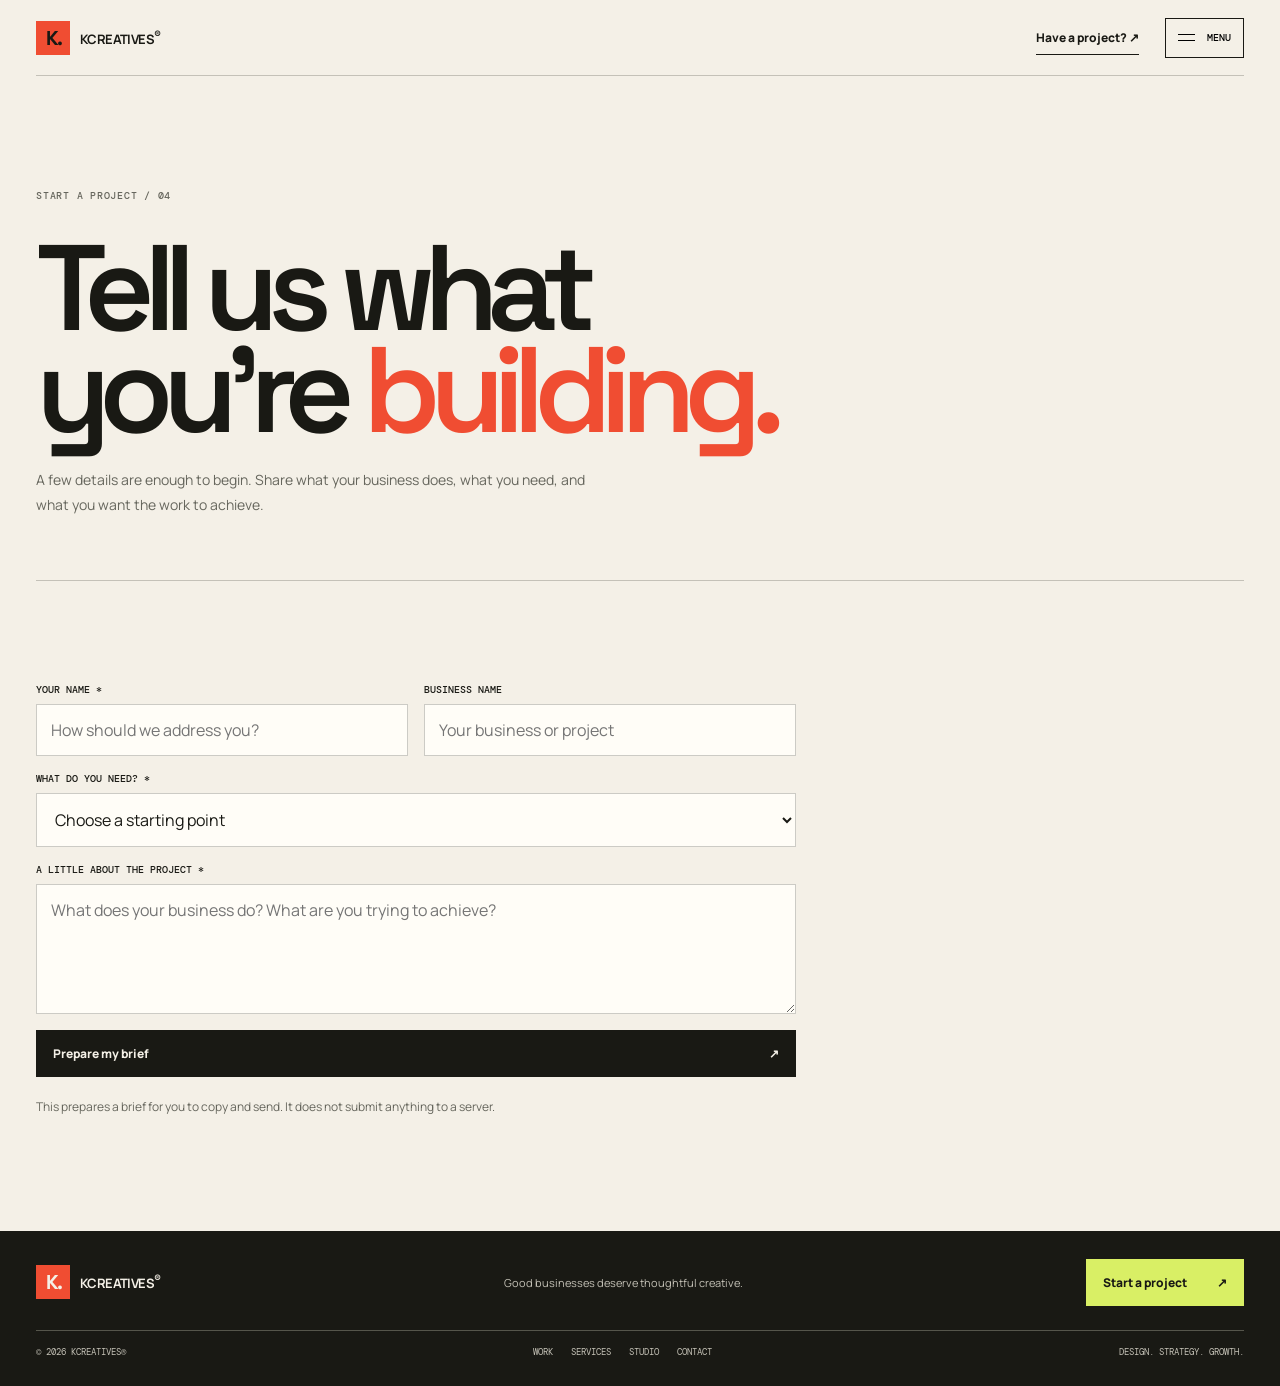
==== contact.html @ 51055f9d "Apply the Kcreatives editorial design system to contact.html" ====
<!doctype html><html lang="en"><head><meta charset="utf-8"><meta name="viewport" content="width=device-width, initial-scale=1"><meta name="theme-color" content="#f4f0e7"><meta name="description" content="Kcreatives makes distinctive graphic design, brand identity and Meta and TikTok campaigns for businesses in Kenya."><meta property="og:title" content="Kcreatives — Seen. Remembered. Chosen."><meta property="og:description" content="Graphic design, branding and paid social creative for businesses with something worth noticing."><meta property="og:type" content="website"><title>Kcreatives® — Seen. Remembered. Chosen.</title><link rel="stylesheet" href="styles.css"><script defer src="script.js"></script></head><body><header class="site-header wrap"><a class="wordmark" href="index.html" aria-label="Kcreatives home"><span class="mark">K.</span><span>KCREATIVES<sup>®</sup></span></a><div class="header-right"><a class="header-cta" href="contact.html">Have a project? ↗</a><button class="menu-toggle" aria-expanded="false" aria-controls="siteMenu" aria-label="Open navigation"><span class="menu-icon" aria-hidden="true"><i></i><i></i></span><span>Menu</span></button></div></header><nav class="menu-panel" id="siteMenu" aria-label="Main navigation"><div class="nav-note">Kcreatives® / Navigate</div><a href="index.html">Home ↗</a><a href="work.html">Selected work ↗</a><a href="services.html">What we do ↗</a><a href="studio.html">The studio ↗</a><a href="contact.html">Start a project ↗</a><div class="menu-foot"><span>Independent creative studio · Kenya</span><span>Your Business. Seen. Remembered. Chosen.</span></div></nav><main><section class="page-hero wrap"><div class="kicker">Start a project / 04</div><h1>Tell us what<br>you're <em>building.</em></h1><p>A few details are enough to begin. Share what your business does, what you need, and what you want the work to achieve.</p></section><section class="section wrap"><form class="brief-form" id="briefForm"><div class="field"><label for="name">Your name *</label><input id="name" name="name" required autocomplete="name" placeholder="How should we address you?"></div><div class="field"><label for="business">Business name</label><input id="business" name="business" autocomplete="organization" placeholder="Your business or project"></div><div class="field full"><label for="service">What do you need? *</label><select id="service" name="service" required><option value="">Choose a starting point</option><option>Graphic design — posters, flyers, promotional visuals</option><option>Branding & identity — logo and visual direction</option><option>Meta ads — Facebook and Instagram</option><option>TikTok ads</option><option>Not sure yet — help me figure it out</option></select></div><div class="field full"><label for="details">A little about the project *</label><textarea id="details" name="details" required placeholder="What does your business do? What are you trying to achieve?"></textarea></div><div class="field full"><button class="button" type="submit">Prepare my brief <span>↗</span></button><p class="feedback" id="briefFeedback" aria-live="polite">This prepares a brief for you to copy and send. It does not submit anything to a server.</p><textarea id="briefOutput" hidden aria-label="Copyable project brief"></textarea></div></form></section></main><footer class="site-footer"><div class="wrap"><div class="footer-top"><a class="wordmark" href="index.html"><span class="mark">K.</span><span>KCREATIVES<sup>®</sup></span></a><div class="footer-tag">Good businesses deserve thoughtful creative.</div><a class="button button-lime" href="contact.html">Start a project <span>↗</span></a></div><div class="footer-bottom"><span>© <span data-year></span> Kcreatives®</span><div class="footer-links"><a href="work.html">Work</a><a href="services.html">Services</a><a href="studio.html">Studio</a><a href="contact.html">Contact</a></div><span>Design. Strategy. Growth.</span></div></div></footer></body></html>
---- styles.css ----
@import url('https://fonts.googleapis.com/css2?family=DM+Mono:wght@400;500&family=Space+Grotesk:wght@400;500;600;700&family=Manrope:wght@400;500;600;700;800&display=swap');
:root{--paper:#f4f0e7;--ink:#191914;--muted:#66665d;--line:rgba(25,25,20,.22);--red:#f04d32;--blue:#344edb;--lime:#d9ef65;--white:#fffdf7;--mono:'DM Mono',monospace;--display:'Space Grotesk',sans-serif;--body:'Manrope',Arial,sans-serif;--wrap:min(1320px,calc(100% - 72px));--ease:cubic-bezier(.2,.8,.2,1)}
*{box-sizing:border-box}html{scroll-behavior:smooth;scroll-padding-top:88px;background:var(--paper)}body{margin:0;background:var(--paper);color:var(--ink);font-family:var(--body);-webkit-font-smoothing:antialiased}body.menu-open{overflow:hidden}a{color:inherit;text-decoration:none}button,input,textarea,select{font:inherit}button,a{-webkit-tap-highlight-color:transparent}.wrap{width:var(--wrap);margin-inline:auto}.mono,.eyebrow,.kicker,.meta,.nav-note,.hero-index{font:500 10px/1.5 var(--mono);letter-spacing:.075em;text-transform:uppercase}.site-header{height:76px;display:flex;align-items:center;justify-content:space-between;border-bottom:1px solid var(--line);position:relative;z-index:40}.wordmark{display:flex;align-items:center;gap:10px;font:700 13px var(--body);letter-spacing:-.045em}.mark{width:34px;height:34px;display:grid;place-items:center;background:var(--red);font:700 20px var(--display);letter-spacing:-.1em}.header-right{display:flex;align-items:center;gap:26px}.header-cta{font-size:12px;font-weight:800;border-bottom:1px solid var(--ink);padding:8px 0}.menu-toggle{display:flex;align-items:center;gap:12px;background:transparent;border:1px solid var(--ink);padding:10px 12px;min-height:40px;cursor:pointer;font:500 10px var(--mono);text-transform:uppercase}.menu-icon{width:17px;display:grid;gap:5px}.menu-icon i{display:block;height:1px;width:17px;background:currentColor;transition:transform .22s}.menu-open .menu-icon i:first-child{transform:translateY(3px) rotate(45deg)}.menu-open .menu-icon i:last-child{transform:translateY(-3px) rotate(-45deg)}.menu-panel{position:fixed;inset:0;z-index:35;background:var(--lime);display:flex;flex-direction:column;justify-content:center;padding:90px max(36px,calc((100vw - 1320px)/2));visibility:hidden;opacity:0;pointer-events:none;transition:opacity .24s,visibility .24s}.menu-open .menu-panel{visibility:visible;opacity:1;pointer-events:auto}.menu-panel .nav-note{margin-bottom:28px;color:#55583b}.menu-panel>a{font:600 clamp(38px,7.6vw,88px)/.99 var(--display);letter-spacing:-.075em;width:max-content;max-width:100%;transition:transform .2s,color .2s}.menu-panel>a:hover{transform:translateX(9px);color:var(--red)}.menu-panel .menu-foot{max-width:700px;display:flex;justify-content:space-between;gap:20px;border-top:1px solid var(--line);margin-top:38px;padding-top:14px;color:#55583b;font:10px var(--mono);text-transform:uppercase}
.button{display:inline-flex;align-items:center;justify-content:space-between;gap:30px;padding:14px 16px;background:var(--ink);color:var(--paper);border:1px solid var(--ink);font-size:12px;font-weight:800;transition:background .18s,color .18s,transform .18s}.button:hover{background:var(--red);border-color:var(--red);color:var(--ink);transform:translateY(-2px)}.button-light{background:transparent;color:var(--ink)}.button-lime{background:var(--lime);border-color:var(--lime);color:var(--ink)}.button-red{background:var(--red);border-color:var(--red);color:var(--ink)}
/* Homepage: two deliberate acts, no filler sections. */
.home-hero{min-height:calc(100svh - 76px);display:grid;grid-template-columns:minmax(0,1.06fr) minmax(330px,.74fr);gap:clamp(30px,5vw,78px);align-items:center;padding-top:clamp(32px,5vh,58px);padding-bottom:clamp(28px,4vh,46px);position:relative}.home-copy{display:flex;flex-direction:column;align-items:flex-start;min-width:0}.eyebrow{display:flex;align-items:center;gap:10px}.eyebrow:before{content:'';width:8px;height:8px;background:var(--red);display:inline-block}.home-hero h1{font:600 clamp(56px,7.3vw,104px)/.86 var(--display);letter-spacing:-.095em;margin:clamp(38px,7vh,76px) 0 25px;max-width:760px}.home-hero h1 .line{display:block}.home-hero h1 .red{color:var(--red)}.home-hero h1 .underlined{position:relative;white-space:nowrap}.home-hero h1 .underlined:after{content:'';position:absolute;left:0;right:-3px;bottom:-.02em;height:.12em;background:var(--lime);z-index:-1}.home-intro{max-width:435px;font-size:14px;line-height:1.8;color:#4e4d45;margin:0}.home-actions{display:flex;align-items:center;gap:22px;flex-wrap:wrap;margin-top:25px}.text-link{font-size:12px;font-weight:800;border-bottom:1px solid var(--ink);padding:8px 0}.hero-services{margin-top:auto;padding-top:36px;display:flex;gap:18px;flex-wrap:wrap;color:var(--muted);font:500 9px var(--mono);text-transform:uppercase;letter-spacing:.04em}.hero-services span+span:before{content:'/';margin-right:18px;color:var(--red)}
/* A single, art-directed poster, not a stack of dashboard cards. */
.hero-poster{position:relative;aspect-ratio:.79;background:var(--red);border:1px solid var(--ink);padding:22px;display:flex;flex-direction:column;justify-content:space-between;overflow:hidden;isolation:isolate;min-height:420px;max-height:650px;box-shadow:9px 9px 0 var(--ink)}.poster-top,.poster-bottom{display:flex;justify-content:space-between;gap:15px;position:relative;z-index:2;font:500 9px/1.5 var(--mono);text-transform:uppercase;letter-spacing:.055em}.poster-title{position:relative;z-index:2;font:700 clamp(54px,7.6vw,108px)/.76 var(--display);letter-spacing:-.11em;margin:0}.poster-title span{display:block}.poster-title .cream{color:var(--paper)}.poster-title .outline{-webkit-text-stroke:1.4px var(--ink);color:transparent}.poster-seal{position:absolute;right:8%;top:28%;width:clamp(82px,10vw,136px);aspect-ratio:1;background:var(--lime);border:1px solid var(--ink);border-radius:50%;display:grid;place-items:center;text-align:center;font:500 9px/1.4 var(--mono);text-transform:uppercase;transform:rotate(10deg);z-index:1}.poster-rule{height:1px;background:var(--ink);position:relative;z-index:2}.poster-number{position:absolute;right:6%;bottom:18%;font:700 clamp(80px,13vw,180px)/.8 var(--display);letter-spacing:-.13em;color:var(--blue);-webkit-text-stroke:1px var(--ink);z-index:0}.hero-caption{display:flex;justify-content:space-between;gap:18px;margin-top:18px;font:500 9px var(--mono);text-transform:uppercase;color:var(--muted)}
.home-second{background:var(--ink);color:var(--paper);min-height:calc(100svh - 76px);padding:clamp(38px,5vh,60px) 0 24px;display:flex;flex-direction:column;justify-content:space-between}.home-second .kicker{color:var(--lime)}.home-second-top{display:flex;justify-content:space-between;align-items:flex-end;gap:24px;margin-bottom:26px}.home-second h2{font:600 clamp(34px,5vw,64px)/.92 var(--display);letter-spacing:-.075em;margin:14px 0 0}.home-second-top p{max-width:290px;font-size:12px;line-height:1.7;color:#c4c1b6;margin:0}.home-services{border-top:1px solid #55554b}.home-service{display:grid;grid-template-columns:42px minmax(180px,.8fr) 1.1fr 20px;gap:18px;align-items:center;border-bottom:1px solid #55554b;padding:17px 0}.home-service .num{font:10px var(--mono);color:var(--lime)}.home-service h3{font:600 clamp(19px,2.4vw,30px)/1 var(--display);letter-spacing:-.055em;margin:0}.home-service p{font-size:11px;line-height:1.55;color:#c4c1b6;margin:0;max-width:410px}.home-service .arrow{font-size:20px;color:var(--lime);text-align:right}.home-lastline{display:flex;justify-content:space-between;align-items:center;gap:22px;padding-top:18px}.home-lastline p{font-size:11px;line-height:1.6;color:#c4c1b6;margin:0}.home-lastline strong{color:var(--paper)}.home-lastline .button{flex-shrink:0}.home-footer{display:flex;justify-content:space-between;gap:20px;align-items:center;border-top:1px solid #55554b;margin-top:28px;padding-top:14px;color:#c4c1b6;font:9px var(--mono);text-transform:uppercase}.home-footer .footer-links{display:flex;gap:17px}.home-footer a:hover{color:var(--lime)}
/* Dedicated inner pages */
.page-hero{padding:clamp(54px,9vw,112px) 0 62px;border-bottom:1px solid var(--line)}.page-hero h1{font:600 clamp(55px,9.5vw,126px)/.84 var(--display);letter-spacing:-.095em;max-width:1120px;margin:34px 0 26px}.page-hero h1 em{font-style:normal;color:var(--red)}.page-hero p{max-width:560px;font-size:14px;line-height:1.8;color:var(--muted);margin:0}.section{padding:clamp(60px,8vw,105px) 0}.section-top{display:flex;justify-content:space-between;align-items:flex-end;gap:28px;margin-bottom:36px}.kicker{color:var(--muted)}.section-title{font:600 clamp(36px,6vw,76px)/.94 var(--display);letter-spacing:-.075em;margin:16px 0 0;max-width:800px}.section-intro{max-width:290px;font-size:12px;line-height:1.75;color:var(--muted);margin:0}.work-preview{display:grid;grid-template-columns:1.05fr .95fr;gap:24px}.work-card{display:block;min-width:0}.artboard{position:relative;min-height:320px;height:clamp(300px,40vw,520px);padding:22px;display:flex;flex-direction:column;justify-content:space-between;overflow:hidden;border:1px solid var(--ink)}.artboard-a{background:var(--red);color:var(--ink)}.artboard-b{background:var(--blue);color:var(--paper)}.art-label{display:flex;justify-content:space-between;gap:12px;font:500 9px var(--mono);text-transform:uppercase;position:relative;z-index:2}.art-title{position:relative;z-index:2;font:700 clamp(60px,10vw,138px)/.75 var(--display);letter-spacing:-.11em}.art-title span{display:block}.artboard-a .art-title span{color:var(--paper)}.artboard-b .art-title span{color:var(--lime)}.art-circle{position:absolute;right:9%;top:16%;width:clamp(110px,18vw,210px);aspect-ratio:1;border:1px solid var(--ink);border-radius:50%}.art-bars{position:absolute;right:8%;top:17%;height:65%;display:flex;align-items:end;gap:7px}.art-bars i{display:block;width:clamp(14px,3vw,38px);height:74%;background:var(--lime);border:1px solid var(--ink)}.art-bars i:nth-child(2){height:100%;background:var(--red)}.art-bars i:nth-child(3){height:52%;background:var(--paper)}.work-meta{display:flex;justify-content:space-between;gap:15px;padding:15px 0;border-bottom:1px solid var(--line)}.work-meta h3{font-size:14px;letter-spacing:-.035em;margin:0 0 5px}.work-meta p{font-size:11px;color:var(--muted);margin:0;line-height:1.6}.work-type{text-align:right;font:10px/1.6 var(--mono);text-transform:uppercase;color:var(--muted);flex-shrink:0}.strip-cta{display:flex;justify-content:space-between;align-items:center;gap:20px;margin-top:26px}.strip-cta p{font-size:11px;line-height:1.6;color:var(--muted)}.services-band{background:var(--ink);color:var(--paper)}.services-band .kicker,.services-band .section-intro{color:#c4c1b6}.service-list{border-top:1px solid #55554b}.service-row{display:grid;grid-template-columns:45px 1fr 1fr 25px;gap:20px;align-items:center;padding:25px 0;border-bottom:1px solid #55554b}.service-no{font:10px var(--mono);color:var(--lime)}.service-row h3{font:600 clamp(23px,3.4vw,40px)/1 var(--display);letter-spacing:-.06em;margin:0}.service-row p{font-size:12px;line-height:1.7;color:#c4c1b6;margin:0;max-width:430px}.service-arrow{font-size:22px;color:var(--lime);text-align:right}.service-bottom{display:flex;justify-content:space-between;gap:20px;margin-top:20px;color:#c4c1b6;font:10px var(--mono);text-transform:uppercase}.service-bottom strong{color:var(--paper)}.studio-panel{display:grid;grid-template-columns:.85fr 1.15fr;gap:clamp(32px,7vw,100px);align-items:center}.studio-art{min-height:380px;background:var(--lime);border:1px solid var(--ink);padding:24px;display:flex;flex-direction:column;justify-content:space-between;overflow:hidden}.studio-art .big-k{font:700 clamp(190px,28vw,350px)/.7 var(--display);letter-spacing:-.15em}.studio-art .stamp{align-self:flex-end;text-align:right;font:10px/1.6 var(--mono);text-transform:uppercase}.studio-copy h2{font:600 clamp(39px,6vw,74px)/.9 var(--display);letter-spacing:-.08em;margin:16px 0 24px}.studio-copy h2 em{color:var(--red);font-style:normal}.studio-copy p{max-width:530px;font-size:13px;line-height:1.85;color:var(--muted)}.contact-band{background:var(--red);padding:clamp(55px,8vw,96px) 0}.contact-band .kicker{color:#5b2b20}.contact-band h2{font:600 clamp(52px,9vw,116px)/.83 var(--display);letter-spacing:-.095em;margin:24px 0 32px;max-width:950px}.contact-bottom{display:flex;justify-content:space-between;align-items:flex-end;gap:24px;border-top:1px solid rgba(25,25,20,.3);padding-top:20px}.contact-bottom p{font-size:12px;line-height:1.7;max-width:390px;margin:0}.info-row{display:grid;grid-template-columns:160px 1fr;gap:24px;padding:24px 0;border-top:1px solid var(--line)}.info-row h3{margin:0;font:600 26px var(--display);letter-spacing:-.05em}.info-row p{margin:0;max-width:670px;font-size:13px;line-height:1.8;color:var(--muted)}.page-grid{display:grid;grid-template-columns:repeat(2,minmax(0,1fr));gap:28px}.faq-item{border-top:1px solid var(--line)}.faq-item:last-child{border-bottom:1px solid var(--line)}.faq-q{width:100%;padding:22px 0;display:flex;justify-content:space-between;gap:20px;text-align:left;border:0;background:none;cursor:pointer;font:600 20px var(--display);letter-spacing:-.04em}.faq-a{display:none;max-width:720px;color:var(--muted);font-size:13px;line-height:1.8;padding:0 0 22px}.faq-item.open .faq-a{display:block}.brief-form{max-width:760px;display:grid;grid-template-columns:1fr 1fr;gap:16px}.field{display:flex;flex-direction:column;gap:8px}.field.full{grid-column:1/-1}.field label{font:500 10px var(--mono);text-transform:uppercase}.field input,.field textarea,.field select{background:var(--white);border:1px solid var(--line);padding:14px;color:var(--ink);outline-offset:3px;border-radius:0}.field textarea{min-height:130px;resize:vertical}.feedback{font-size:12px;line-height:1.6;color:var(--muted)}#briefOutput{width:100%;min-height:160px;margin-top:12px}.site-footer{background:var(--ink);color:var(--paper);padding:28px 0}.footer-top,.footer-bottom{display:flex;justify-content:space-between;gap:24px;align-items:center}.footer-tag{font-size:11px;color:#c4c1b6}.footer-bottom{border-top:1px solid #55554b;margin-top:24px;padding-top:15px;color:#c4c1b6;font:9px var(--mono);text-transform:uppercase}.footer-links{display:flex;gap:18px}.footer-links a:hover{color:var(--lime)}.reveal{opacity:0;transform:translateY(12px);transition:opacity .55s var(--ease),transform .55s var(--ease)}.reveal.in{opacity:1;transform:none}::selection{background:var(--lime);color:var(--ink)}
@media(max-width:900px){:root{--wrap:calc(100% - 44px)}.home-hero{grid-template-columns:minmax(0,1fr) minmax(270px,.78fr);gap:28px}.home-hero h1{font-size:clamp(53px,7.4vw,76px)}.hero-poster{min-height:400px;padding:17px;box-shadow:6px 6px 0 var(--ink)}.poster-title{font-size:clamp(52px,7.5vw,75px)}.poster-number{font-size:clamp(90px,12vw,135px)}.home-service{grid-template-columns:30px minmax(150px,.8fr) 1.1fr 18px;gap:12px}.home-second h2{font-size:clamp(34px,5.5vw,52px)}}
@media(max-width:680px){:root{--wrap:calc(100% - 36px)}.site-header{height:68px}.header-cta{display:none}.menu-panel{padding:90px 24px 26px}.menu-panel>a{font-size:clamp(40px,10vw,68px)}.menu-panel .menu-foot{flex-direction:column;gap:8px}.home-hero{min-height:auto;grid-template-columns:1fr;gap:32px;padding-top:34px;padding-bottom:34px}.home-hero h1{font-size:clamp(54px,12.5vw,84px);margin:48px 0 22px;line-height:.84}.home-intro{font-size:13px;max-width:420px}.home-actions{margin-top:20px}.hero-services{padding-top:24px;gap:9px}.hero-services span+span:before{margin-right:9px}.hero-poster{width:min(100%,430px);min-height:0;aspect-ratio:.93;margin:0 auto;box-shadow:6px 6px 0 var(--ink);padding:17px}.poster-title{font-size:clamp(64px,16vw,95px)}.poster-number{font-size:clamp(120px,27vw,170px);bottom:17%}.poster-seal{width:94px;right:8%;top:26%;font-size:8px}.hero-caption{margin-top:13px}.home-second{min-height:auto;padding:38px 0 18px}.home-second-top{display:block;margin-bottom:22px}.home-second h2{font-size:clamp(39px,10vw,58px);margin:13px 0}.home-second-top p{margin-top:12px;max-width:400px}.home-service{grid-template-columns:26px 1fr 18px;gap:10px;padding:17px 0}.home-service h3{font-size:23px}.home-service p{grid-column:2;grid-row:2;font-size:11px}.home-service .arrow{grid-column:3;grid-row:1}.home-lastline{align-items:flex-start;flex-direction:column;padding-top:20px}.home-footer{flex-wrap:wrap;align-items:flex-start}.home-footer .footer-links{order:3;width:100%;flex-wrap:wrap}.section-top{display:block}.section-intro{margin-top:15px}.work-preview{grid-template-columns:1fr;gap:28px}.artboard{height:clamp(300px,85vw,440px);min-height:280px}.art-title{font-size:clamp(75px,18vw,120px)}.service-row{grid-template-columns:28px 1fr 18px;gap:12px;padding:21px 0}.service-row h3{font-size:24px}.service-row p{grid-column:2;grid-row:2}.service-arrow{grid-column:3;grid-row:1}.service-bottom{flex-direction:column;gap:10px}.studio-panel{grid-template-columns:1fr;gap:34px}.studio-art{min-height:280px}.studio-art .big-k{font-size:clamp(190px,55vw,290px)}.contact-bottom{align-items:flex-start;flex-direction:column}.page-hero{padding:54px 0 44px}.page-hero h1{font-size:clamp(54px,12vw,82px);margin:30px 0 22px}.section{padding:55px 0}.info-row{grid-template-columns:1fr;gap:10px}.page-grid{grid-template-columns:1fr}.brief-form{grid-template-columns:1fr}.field.full{grid-column:auto}.footer-top{align-items:flex-start;flex-direction:column}.footer-bottom{align-items:flex-start;flex-direction:column}.footer-links{flex-wrap:wrap}.strip-cta{align-items:flex-start;flex-direction:column}.work-meta{align-items:flex-start}.work-type{font-size:9px}}
@media(prefers-reduced-motion:reduce){*,*::before,*::after{scroll-behavior:auto!important;animation:none!important;transition:none!important}.reveal{opacity:1;transform:none}}
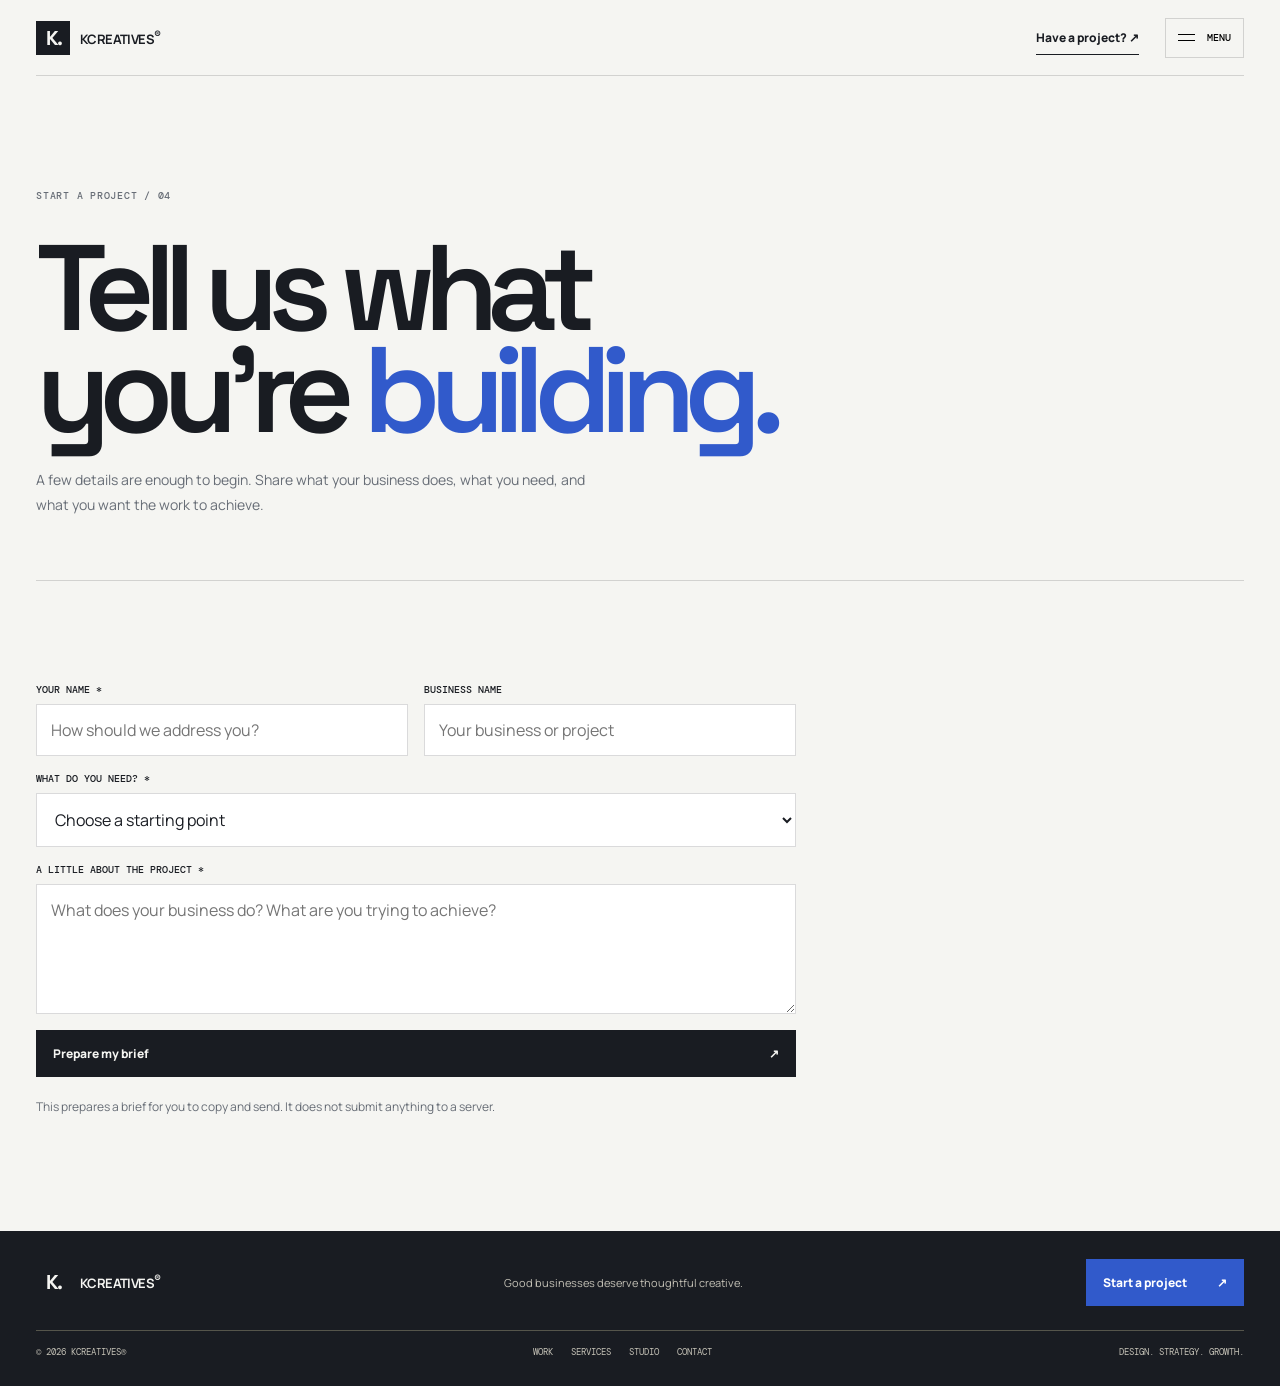
==== commit 7d075f05: "Align browser theme colour with the refined neutral palette" ====
--- a/contact.html
+++ b/contact.html
@@ -1 +1 @@
-<!doctype html><html lang="en"><head><meta charset="utf-8"><meta name="viewport" content="width=device-width, initial-scale=1"><meta name="theme-color" content="#f4f0e7"><meta name="description" content="Kcreatives makes distinctive graphic design, brand identity and Meta and TikTok campaigns for businesses in Kenya."><meta property="og:title" content="Kcreatives — Seen. Remembered. Chosen."><meta property="og:description" content="Graphic design, branding and paid social creative for businesses with something worth noticing."><meta property="og:type" content="website"><title>Kcreatives® — Seen. Remembered. Chosen.</title><link rel="stylesheet" href="styles.css"><script defer src="script.js"></script></head><body><header class="site-header wrap"><a class="wordmark" href="index.html" aria-label="Kcreatives home"><span class="mark">K.</span><span>KCREATIVES<sup>®</sup></span></a><div class="header-right"><a class="header-cta" href="contact.html">Have a project? ↗</a><button class="menu-toggle" aria-expanded="false" aria-controls="siteMenu" aria-label="Open navigation"><span class="menu-icon" aria-hidden="true"><i></i><i></i></span><span>Menu</span></button></div></header><nav class="menu-panel" id="siteMenu" aria-label="Main navigation"><div class="nav-note">Kcreatives® / Navigate</div><a href="index.html">Home ↗</a><a href="work.html">Selected work ↗</a><a href="services.html">What we do ↗</a><a href="studio.html">The studio ↗</a><a href="contact.html">Start a project ↗</a><div class="menu-foot"><span>Independent creative studio · Kenya</span><span>Your Business. Seen. Remembered. Chosen.</span></div></nav><main><section class="page-hero wrap"><div class="kicker">Start a project / 04</div><h1>Tell us what<br>you're <em>building.</em></h1><p>A few details are enough to begin. Share what your business does, what you need, and what you want the work to achieve.</p></section><section class="section wrap"><form class="brief-form" id="briefForm"><div class="field"><label for="name">Your name *</label><input id="name" name="name" required autocomplete="name" placeholder="How should we address you?"></div><div class="field"><label for="business">Business name</label><input id="business" name="business" autocomplete="organization" placeholder="Your business or project"></div><div class="field full"><label for="service">What do you need? *</label><select id="service" name="service" required><option value="">Choose a starting point</option><option>Graphic design — posters, flyers, promotional visuals</option><option>Branding & identity — logo and visual direction</option><option>Meta ads — Facebook and Instagram</option><option>TikTok ads</option><option>Not sure yet — help me figure it out</option></select></div><div class="field full"><label for="details">A little about the project *</label><textarea id="details" name="details" required placeholder="What does your business do? What are you trying to achieve?"></textarea></div><div class="field full"><button class="button" type="submit">Prepare my brief <span>↗</span></button><p class="feedback" id="briefFeedback" aria-live="polite">This prepares a brief for you to copy and send. It does not submit anything to a server.</p><textarea id="briefOutput" hidden aria-label="Copyable project brief"></textarea></div></form></section></main><footer class="site-footer"><div class="wrap"><div class="footer-top"><a class="wordmark" href="index.html"><span class="mark">K.</span><span>KCREATIVES<sup>®</sup></span></a><div class="footer-tag">Good businesses deserve thoughtful creative.</div><a class="button button-lime" href="contact.html">Start a project <span>↗</span></a></div><div class="footer-bottom"><span>© <span data-year></span> Kcreatives®</span><div class="footer-links"><a href="work.html">Work</a><a href="services.html">Services</a><a href="studio.html">Studio</a><a href="contact.html">Contact</a></div><span>Design. Strategy. Growth.</span></div></div></footer></body></html>+<!doctype html><html lang="en"><head><meta charset="utf-8"><meta name="viewport" content="width=device-width, initial-scale=1"><meta name="theme-color" content="#f5f5f2"><meta name="description" content="Tell Kcreatives about your business, the creative work you need and what you want it to achieve."><meta property="og:title" content="Kcreatives — Seen. Remembered. Chosen."><meta property="og:description" content="Graphic design, branding and paid social creative for businesses with something worth noticing."><meta property="og:type" content="website"><title>Start a project — Kcreatives®</title><link rel="stylesheet" href="styles.css"><script defer src="script.js"></script></head><body><header class="site-header wrap"><a class="wordmark" href="index.html" aria-label="Kcreatives home"><span class="mark">K.</span><span>KCREATIVES<sup>®</sup></span></a><div class="header-right"><a class="header-cta" href="contact.html">Have a project? ↗</a><button class="menu-toggle" aria-expanded="false" aria-controls="siteMenu" aria-label="Open navigation"><span class="menu-icon" aria-hidden="true"><i></i><i></i></span><span>Menu</span></button></div></header><nav class="menu-panel" id="siteMenu" aria-label="Main navigation"><div class="nav-note">Kcreatives® / Navigate</div><a href="index.html">Home ↗</a><a href="work.html">Selected work ↗</a><a href="services.html">What we do ↗</a><a href="studio.html">The studio ↗</a><a href="contact.html">Start a project ↗</a><div class="menu-foot"><span>Independent creative studio · Kenya</span><span>Your Business. Seen. Remembered. Chosen.</span></div></nav><main><section class="page-hero wrap"><div class="kicker">Start a project / 04</div><h1>Tell us what<br>you're <em>building.</em></h1><p>A few details are enough to begin. Share what your business does, what you need, and what you want the work to achieve.</p></section><section class="section wrap"><form class="brief-form" id="briefForm"><div class="field"><label for="name">Your name *</label><input id="name" name="name" required autocomplete="name" placeholder="How should we address you?"></div><div class="field"><label for="business">Business name</label><input id="business" name="business" autocomplete="organization" placeholder="Your business or project"></div><div class="field full"><label for="service">What do you need? *</label><select id="service" name="service" required><option value="">Choose a starting point</option><option>Graphic design — posters, flyers, promotional visuals</option><option>Branding & identity — logo and visual direction</option><option>Meta ads — Facebook and Instagram</option><option>TikTok ads</option><option>Not sure yet — help me figure it out</option></select></div><div class="field full"><label for="details">A little about the project *</label><textarea id="details" name="details" required placeholder="What does your business do? What are you trying to achieve?"></textarea></div><div class="field full"><button class="button" type="submit">Prepare my brief <span>↗</span></button><p class="feedback" id="briefFeedback" aria-live="polite">This prepares a brief for you to copy and send. It does not submit anything to a server.</p><textarea id="briefOutput" hidden aria-label="Copyable project brief"></textarea></div></form></section></main><footer class="site-footer"><div class="wrap"><div class="footer-top"><a class="wordmark" href="index.html"><span class="mark">K.</span><span>KCREATIVES<sup>®</sup></span></a><div class="footer-tag">Good businesses deserve thoughtful creative.</div><a class="button button-lime" href="contact.html">Start a project <span>↗</span></a></div><div class="footer-bottom"><span>© <span data-year></span> Kcreatives®</span><div class="footer-links"><a href="work.html">Work</a><a href="services.html">Services</a><a href="studio.html">Studio</a><a href="contact.html">Contact</a></div><span>Design. Strategy. Growth.</span></div></div></footer></body></html>
--- a/styles.css
+++ b/styles.css
@@ -1,5 +1,5 @@
 @import url('https://fonts.googleapis.com/css2?family=DM+Mono:wght@400;500&family=Space+Grotesk:wght@400;500;600;700&family=Manrope:wght@400;500;600;700;800&display=swap');
-:root{--paper:#f4f0e7;--ink:#191914;--muted:#66665d;--line:rgba(25,25,20,.22);--red:#f04d32;--blue:#344edb;--lime:#d9ef65;--white:#fffdf7;--mono:'DM Mono',monospace;--display:'Space Grotesk',sans-serif;--body:'Manrope',Arial,sans-serif;--wrap:min(1320px,calc(100% - 72px));--ease:cubic-bezier(.2,.8,.2,1)}
+:root{--paper:#f5f5f2;--ink:#191c22;--muted:#676d76;--line:rgba(25,28,34,.16);--red:#315acb;--blue:#315acb;--lime:#e5e8ee;--white:#ffffff;--mono:'DM Mono',monospace;--display:'Space Grotesk',sans-serif;--body:'Manrope',Arial,sans-serif;--wrap:min(1320px,calc(100% - 72px));--ease:cubic-bezier(.2,.8,.2,1)}
 *{box-sizing:border-box}html{scroll-behavior:smooth;scroll-padding-top:88px;background:var(--paper)}body{margin:0;background:var(--paper);color:var(--ink);font-family:var(--body);-webkit-font-smoothing:antialiased}body.menu-open{overflow:hidden}a{color:inherit;text-decoration:none}button,input,textarea,select{font:inherit}button,a{-webkit-tap-highlight-color:transparent}.wrap{width:var(--wrap);margin-inline:auto}.mono,.eyebrow,.kicker,.meta,.nav-note,.hero-index{font:500 10px/1.5 var(--mono);letter-spacing:.075em;text-transform:uppercase}.site-header{height:76px;display:flex;align-items:center;justify-content:space-between;border-bottom:1px solid var(--line);position:relative;z-index:40}.wordmark{display:flex;align-items:center;gap:10px;font:700 13px var(--body);letter-spacing:-.045em}.mark{width:34px;height:34px;display:grid;place-items:center;background:var(--red);font:700 20px var(--display);letter-spacing:-.1em}.header-right{display:flex;align-items:center;gap:26px}.header-cta{font-size:12px;font-weight:800;border-bottom:1px solid var(--ink);padding:8px 0}.menu-toggle{display:flex;align-items:center;gap:12px;background:transparent;border:1px solid var(--ink);padding:10px 12px;min-height:40px;cursor:pointer;font:500 10px var(--mono);text-transform:uppercase}.menu-icon{width:17px;display:grid;gap:5px}.menu-icon i{display:block;height:1px;width:17px;background:currentColor;transition:transform .22s}.menu-open .menu-icon i:first-child{transform:translateY(3px) rotate(45deg)}.menu-open .menu-icon i:last-child{transform:translateY(-3px) rotate(-45deg)}.menu-panel{position:fixed;inset:0;z-index:35;background:var(--lime);display:flex;flex-direction:column;justify-content:center;padding:90px max(36px,calc((100vw - 1320px)/2));visibility:hidden;opacity:0;pointer-events:none;transition:opacity .24s,visibility .24s}.menu-open .menu-panel{visibility:visible;opacity:1;pointer-events:auto}.menu-panel .nav-note{margin-bottom:28px;color:#55583b}.menu-panel>a{font:600 clamp(38px,7.6vw,88px)/.99 var(--display);letter-spacing:-.075em;width:max-content;max-width:100%;transition:transform .2s,color .2s}.menu-panel>a:hover{transform:translateX(9px);color:var(--red)}.menu-panel .menu-foot{max-width:700px;display:flex;justify-content:space-between;gap:20px;border-top:1px solid var(--line);margin-top:38px;padding-top:14px;color:#55583b;font:10px var(--mono);text-transform:uppercase}
 .button{display:inline-flex;align-items:center;justify-content:space-between;gap:30px;padding:14px 16px;background:var(--ink);color:var(--paper);border:1px solid var(--ink);font-size:12px;font-weight:800;transition:background .18s,color .18s,transform .18s}.button:hover{background:var(--red);border-color:var(--red);color:var(--ink);transform:translateY(-2px)}.button-light{background:transparent;color:var(--ink)}.button-lime{background:var(--lime);border-color:var(--lime);color:var(--ink)}.button-red{background:var(--red);border-color:var(--red);color:var(--ink)}
 /* Homepage: two deliberate acts, no filler sections. */
@@ -12,3 +12,49 @@
 @media(max-width:900px){:root{--wrap:calc(100% - 44px)}.home-hero{grid-template-columns:minmax(0,1fr) minmax(270px,.78fr);gap:28px}.home-hero h1{font-size:clamp(53px,7.4vw,76px)}.hero-poster{min-height:400px;padding:17px;box-shadow:6px 6px 0 var(--ink)}.poster-title{font-size:clamp(52px,7.5vw,75px)}.poster-number{font-size:clamp(90px,12vw,135px)}.home-service{grid-template-columns:30px minmax(150px,.8fr) 1.1fr 18px;gap:12px}.home-second h2{font-size:clamp(34px,5.5vw,52px)}}
 @media(max-width:680px){:root{--wrap:calc(100% - 36px)}.site-header{height:68px}.header-cta{display:none}.menu-panel{padding:90px 24px 26px}.menu-panel>a{font-size:clamp(40px,10vw,68px)}.menu-panel .menu-foot{flex-direction:column;gap:8px}.home-hero{min-height:auto;grid-template-columns:1fr;gap:32px;padding-top:34px;padding-bottom:34px}.home-hero h1{font-size:clamp(54px,12.5vw,84px);margin:48px 0 22px;line-height:.84}.home-intro{font-size:13px;max-width:420px}.home-actions{margin-top:20px}.hero-services{padding-top:24px;gap:9px}.hero-services span+span:before{margin-right:9px}.hero-poster{width:min(100%,430px);min-height:0;aspect-ratio:.93;margin:0 auto;box-shadow:6px 6px 0 var(--ink);padding:17px}.poster-title{font-size:clamp(64px,16vw,95px)}.poster-number{font-size:clamp(120px,27vw,170px);bottom:17%}.poster-seal{width:94px;right:8%;top:26%;font-size:8px}.hero-caption{margin-top:13px}.home-second{min-height:auto;padding:38px 0 18px}.home-second-top{display:block;margin-bottom:22px}.home-second h2{font-size:clamp(39px,10vw,58px);margin:13px 0}.home-second-top p{margin-top:12px;max-width:400px}.home-service{grid-template-columns:26px 1fr 18px;gap:10px;padding:17px 0}.home-service h3{font-size:23px}.home-service p{grid-column:2;grid-row:2;font-size:11px}.home-service .arrow{grid-column:3;grid-row:1}.home-lastline{align-items:flex-start;flex-direction:column;padding-top:20px}.home-footer{flex-wrap:wrap;align-items:flex-start}.home-footer .footer-links{order:3;width:100%;flex-wrap:wrap}.section-top{display:block}.section-intro{margin-top:15px}.work-preview{grid-template-columns:1fr;gap:28px}.artboard{height:clamp(300px,85vw,440px);min-height:280px}.art-title{font-size:clamp(75px,18vw,120px)}.service-row{grid-template-columns:28px 1fr 18px;gap:12px;padding:21px 0}.service-row h3{font-size:24px}.service-row p{grid-column:2;grid-row:2}.service-arrow{grid-column:3;grid-row:1}.service-bottom{flex-direction:column;gap:10px}.studio-panel{grid-template-columns:1fr;gap:34px}.studio-art{min-height:280px}.studio-art .big-k{font-size:clamp(190px,55vw,290px)}.contact-bottom{align-items:flex-start;flex-direction:column}.page-hero{padding:54px 0 44px}.page-hero h1{font-size:clamp(54px,12vw,82px);margin:30px 0 22px}.section{padding:55px 0}.info-row{grid-template-columns:1fr;gap:10px}.page-grid{grid-template-columns:1fr}.brief-form{grid-template-columns:1fr}.field.full{grid-column:auto}.footer-top{align-items:flex-start;flex-direction:column}.footer-bottom{align-items:flex-start;flex-direction:column}.footer-links{flex-wrap:wrap}.strip-cta{align-items:flex-start;flex-direction:column}.work-meta{align-items:flex-start}.work-type{font-size:9px}}
 @media(prefers-reduced-motion:reduce){*,*::before,*::after{scroll-behavior:auto!important;animation:none!important;transition:none!important}.reveal{opacity:1;transform:none}}
+
+/* Refined brand direction: neutral-first, one restrained blue accent. */
+.site-header{border-bottom-color:var(--line)}
+.mark{background:var(--ink);color:var(--paper);letter-spacing:-.1em}
+.menu-panel{background:var(--paper);color:var(--ink);padding-top:100px}
+.menu-panel .nav-note,.menu-panel .menu-foot{color:var(--muted)}
+.menu-panel .menu-foot{border-top-color:var(--line)}
+.menu-panel>a:hover{color:var(--blue);transform:translateX(5px)}
+.menu-toggle{border-color:var(--line);background:transparent}
+.menu-toggle:hover{border-color:var(--ink)}
+.button:hover{background:var(--blue);border-color:var(--blue);color:#fff}
+.button-lime{background:var(--blue);border-color:var(--blue);color:#fff}
+.button-lime:hover{background:var(--ink);border-color:var(--ink);color:#fff}
+.button-red{background:var(--ink);border-color:var(--ink);color:var(--paper)}
+.home-hero h1 .red{color:var(--blue)}
+.home-hero h1 .underlined:after{background:rgba(49,90,203,.15)}
+.eyebrow:before{background:var(--blue)}
+.hero-poster{background:#e7eaf1;color:var(--ink)}
+.poster-title .cream{color:var(--ink)}
+.poster-title .outline{-webkit-text-stroke:1.4px var(--ink);color:transparent}
+.poster-seal{background:var(--white);color:var(--ink)}
+.poster-number{color:var(--blue);-webkit-text-stroke:0}
+.poster-rule{background:var(--ink)}
+.home-second .kicker{color:#b8c6ff}
+.home-service .num,.home-service .arrow{color:#b8c6ff}
+.home-lastline .button-lime{background:var(--blue);border-color:var(--blue);color:#fff}
+.artboard-a{background:#e7eaf1;color:var(--ink)}
+.artboard-a .art-title span{color:var(--blue)}
+.artboard-b{background:var(--ink);color:var(--paper)}
+.artboard-b .art-title span{color:#b8c6ff}
+.art-bars i{border-color:var(--ink)}
+.art-bars i:nth-child(1){background:#b8c6ff}
+.art-bars i:nth-child(2){background:var(--blue)}
+.art-bars i:nth-child(3){background:var(--white)}
+.studio-art{background:#e7eaf1}
+.studio-art .big-k{color:var(--ink)}
+.studio-art .stamp{color:var(--muted)}
+.contact-band{background:var(--ink);color:var(--paper)}
+.contact-band .kicker{color:#b8c6ff}
+.contact-band .contact-bottom{border-top-color:rgba(255,255,255,.2)}
+.contact-band .contact-bottom p{color:#d1d3d8}
+.contact-band .button{background:var(--paper);border-color:var(--paper);color:var(--ink)}
+.contact-band .button:hover{background:var(--blue);border-color:var(--blue);color:#fff}
+.services-band{background:var(--ink)}
+::selection{background:var(--blue);color:#fff}
+@media(max-width:680px){.menu-panel{padding-top:85px}.menu-panel>a:hover{transform:translateX(3px)}}
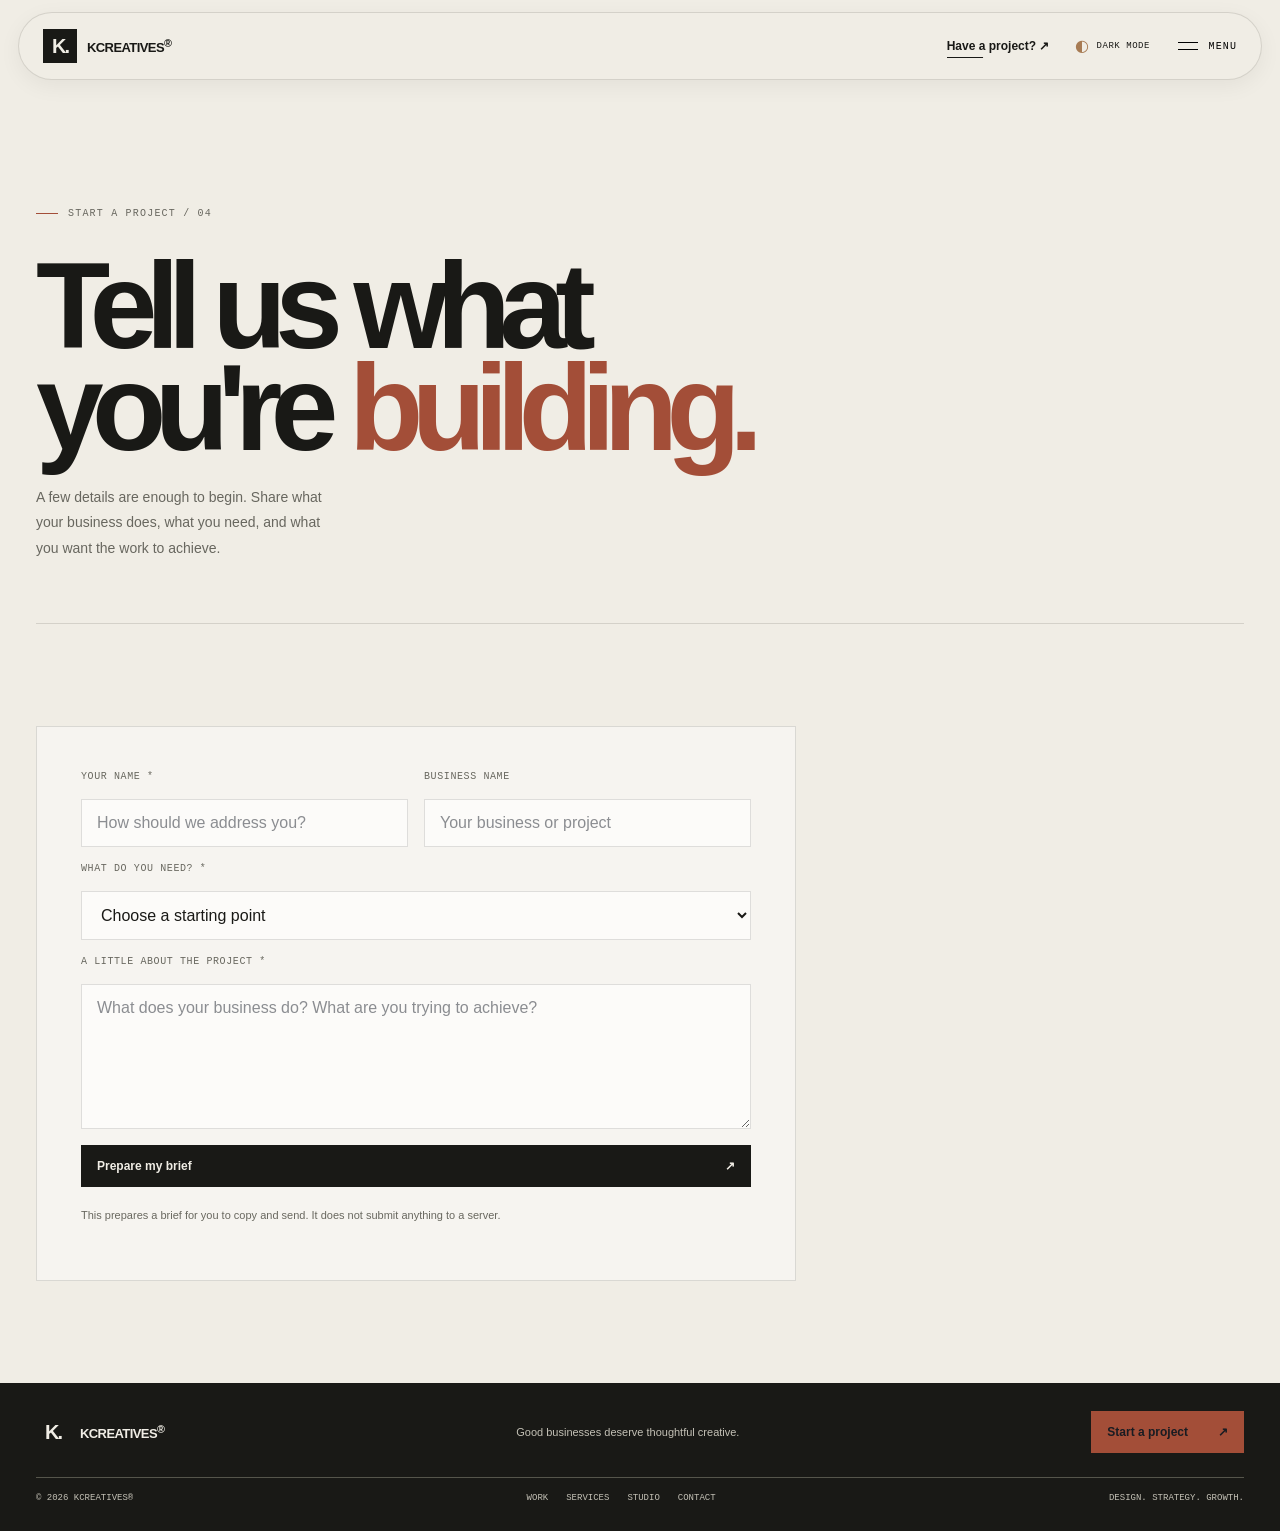
==== commit 03715b8c: "Add theme toggle to contact.html" ====
--- a/contact.html
+++ b/contact.html
@@ -1 +1 @@
-<!doctype html><html lang="en"><head><meta charset="utf-8"><meta name="viewport" content="width=device-width, initial-scale=1"><meta name="theme-color" content="#f5f5f2"><meta name="description" content="Tell Kcreatives about your business, the creative work you need and what you want it to achieve."><meta property="og:title" content="Kcreatives — Seen. Remembered. Chosen."><meta property="og:description" content="Graphic design, branding and paid social creative for businesses with something worth noticing."><meta property="og:type" content="website"><title>Start a project — Kcreatives®</title><link rel="stylesheet" href="styles.css"><script defer src="script.js"></script></head><body><header class="site-header wrap"><a class="wordmark" href="index.html" aria-label="Kcreatives home"><span class="mark">K.</span><span>KCREATIVES<sup>®</sup></span></a><div class="header-right"><a class="header-cta" href="contact.html">Have a project? ↗</a><button class="menu-toggle" aria-expanded="false" aria-controls="siteMenu" aria-label="Open navigation"><span class="menu-icon" aria-hidden="true"><i></i><i></i></span><span>Menu</span></button></div></header><nav class="menu-panel" id="siteMenu" aria-label="Main navigation"><div class="nav-note">Kcreatives® / Navigate</div><a href="index.html">Home ↗</a><a href="work.html">Selected work ↗</a><a href="services.html">What we do ↗</a><a href="studio.html">The studio ↗</a><a href="contact.html">Start a project ↗</a><div class="menu-foot"><span>Independent creative studio · Kenya</span><span>Your Business. Seen. Remembered. Chosen.</span></div></nav><main><section class="page-hero wrap"><div class="kicker">Start a project / 04</div><h1>Tell us what<br>you're <em>building.</em></h1><p>A few details are enough to begin. Share what your business does, what you need, and what you want the work to achieve.</p></section><section class="section wrap"><form class="brief-form" id="briefForm"><div class="field"><label for="name">Your name *</label><input id="name" name="name" required autocomplete="name" placeholder="How should we address you?"></div><div class="field"><label for="business">Business name</label><input id="business" name="business" autocomplete="organization" placeholder="Your business or project"></div><div class="field full"><label for="service">What do you need? *</label><select id="service" name="service" required><option value="">Choose a starting point</option><option>Graphic design — posters, flyers, promotional visuals</option><option>Branding & identity — logo and visual direction</option><option>Meta ads — Facebook and Instagram</option><option>TikTok ads</option><option>Not sure yet — help me figure it out</option></select></div><div class="field full"><label for="details">A little about the project *</label><textarea id="details" name="details" required placeholder="What does your business do? What are you trying to achieve?"></textarea></div><div class="field full"><button class="button" type="submit">Prepare my brief <span>↗</span></button><p class="feedback" id="briefFeedback" aria-live="polite">This prepares a brief for you to copy and send. It does not submit anything to a server.</p><textarea id="briefOutput" hidden aria-label="Copyable project brief"></textarea></div></form></section></main><footer class="site-footer"><div class="wrap"><div class="footer-top"><a class="wordmark" href="index.html"><span class="mark">K.</span><span>KCREATIVES<sup>®</sup></span></a><div class="footer-tag">Good businesses deserve thoughtful creative.</div><a class="button button-lime" href="contact.html">Start a project <span>↗</span></a></div><div class="footer-bottom"><span>© <span data-year></span> Kcreatives®</span><div class="footer-links"><a href="work.html">Work</a><a href="services.html">Services</a><a href="studio.html">Studio</a><a href="contact.html">Contact</a></div><span>Design. Strategy. Growth.</span></div></div></footer></body></html>+<!doctype html><html lang="en"><head><meta charset="utf-8"><meta name="viewport" content="width=device-width, initial-scale=1, viewport-fit=cover, interactive-widget=resize-content"><meta name="theme-color" content="#f0ede5"><meta name="description" content="Tell Kcreatives about your business, the creative work you need and what you want it to achieve."><meta property="og:title" content="Kcreatives — Seen. Remembered. Chosen."><meta property="og:description" content="Graphic design, branding and paid social creative for businesses with something worth noticing."><meta property="og:type" content="website"><title>Start a project — Kcreatives®</title><link rel="stylesheet" href="styles.css"><script defer src="script.js"></script></head><body><header class="site-header wrap"><a class="wordmark" href="index.html" aria-label="Kcreatives home"><span class="mark">K.</span><span>KCREATIVES<sup>®</sup></span></a><div class="header-right"><a class="header-cta" href="contact.html">Have a project? ↗</a><button class="theme-toggle" type="button" aria-label="Switch to dark mode" aria-pressed="false"><span class="theme-symbol" aria-hidden="true">◐</span><span class="theme-label">Dark mode</span></button><button class="menu-toggle" aria-expanded="false" aria-controls="siteMenu" aria-label="Open navigation"><span class="menu-icon" aria-hidden="true"><i></i><i></i></span><span>Menu</span></button></div></header><nav class="menu-panel" id="siteMenu" aria-label="Main navigation"><div class="nav-note">Kcreatives® / Navigate</div><a href="index.html">Home ↗</a><a href="work.html">Selected work ↗</a><a href="services.html">What we do ↗</a><a href="studio.html">The studio ↗</a><a href="contact.html">Start a project ↗</a><div class="menu-foot"><span>Independent creative studio · Kenya</span><span>Your Business. Seen. Remembered. Chosen.</span></div></nav><main><section class="page-hero wrap"><div class="kicker">Start a project / 04</div><h1>Tell us what<br>you're <em>building.</em></h1><p>A few details are enough to begin. Share what your business does, what you need, and what you want the work to achieve.</p></section><section class="section wrap"><form class="brief-form" id="briefForm"><div class="field"><label for="name">Your name *</label><input id="name" name="name" required autocomplete="name" placeholder="How should we address you?"></div><div class="field"><label for="business">Business name</label><input id="business" name="business" autocomplete="organization" placeholder="Your business or project"></div><div class="field full"><label for="service">What do you need? *</label><select id="service" name="service" required><option value="">Choose a starting point</option><option>Graphic design — posters, flyers, promotional visuals</option><option>Branding & identity — logo and visual direction</option><option>Meta ads — Facebook and Instagram</option><option>TikTok ads</option><option>Not sure yet — help me figure it out</option></select></div><div class="field full"><label for="details">A little about the project *</label><textarea id="details" name="details" required placeholder="What does your business do? What are you trying to achieve?"></textarea></div><div class="field full"><button class="button" type="submit">Prepare my brief <span>↗</span></button><p class="feedback" id="briefFeedback" aria-live="polite">This prepares a brief for you to copy and send. It does not submit anything to a server.</p><textarea id="briefOutput" hidden aria-label="Copyable project brief"></textarea></div></form></section></main><footer class="site-footer"><div class="wrap"><div class="footer-top"><a class="wordmark" href="index.html"><span class="mark">K.</span><span>KCREATIVES<sup>®</sup></span></a><div class="footer-tag">Good businesses deserve thoughtful creative.</div><a class="button button-lime" href="contact.html">Start a project <span>↗</span></a></div><div class="footer-bottom"><span>© <span data-year></span> Kcreatives®</span><div class="footer-links"><a href="work.html">Work</a><a href="services.html">Services</a><a href="studio.html">Studio</a><a href="contact.html">Contact</a></div><span>Design. Strategy. Growth.</span></div></div></footer></body></html>
--- a/styles.css
+++ b/styles.css
@@ -1,5 +1,4 @@
-@import url('https://fonts.googleapis.com/css2?family=DM+Mono:wght@400;500&family=Space+Grotesk:wght@400;500;600;700&family=Manrope:wght@400;500;600;700;800&display=swap');
-:root{--paper:#f5f5f2;--ink:#191c22;--muted:#676d76;--line:rgba(25,28,34,.16);--red:#315acb;--blue:#315acb;--lime:#e5e8ee;--white:#ffffff;--mono:'DM Mono',monospace;--display:'Space Grotesk',sans-serif;--body:'Manrope',Arial,sans-serif;--wrap:min(1320px,calc(100% - 72px));--ease:cubic-bezier(.2,.8,.2,1)}
+:root{--paper:#f5f5f2;--ink:#191c22;--muted:#676d76;--line:rgba(25,28,34,.16);--red:#b9b8af;--blue:#b9b8af;--lime:#e5e8ee;--white:#ffffff;--mono:'DM Mono',monospace;--display:'Space Grotesk',sans-serif;--body:'Manrope',Arial,sans-serif;--wrap:min(1320px,calc(100% - 72px));--ease:cubic-bezier(.2,.8,.2,1)}
 *{box-sizing:border-box}html{scroll-behavior:smooth;scroll-padding-top:88px;background:var(--paper)}body{margin:0;background:var(--paper);color:var(--ink);font-family:var(--body);-webkit-font-smoothing:antialiased}body.menu-open{overflow:hidden}a{color:inherit;text-decoration:none}button,input,textarea,select{font:inherit}button,a{-webkit-tap-highlight-color:transparent}.wrap{width:var(--wrap);margin-inline:auto}.mono,.eyebrow,.kicker,.meta,.nav-note,.hero-index{font:500 10px/1.5 var(--mono);letter-spacing:.075em;text-transform:uppercase}.site-header{height:76px;display:flex;align-items:center;justify-content:space-between;border-bottom:1px solid var(--line);position:relative;z-index:40}.wordmark{display:flex;align-items:center;gap:10px;font:700 13px var(--body);letter-spacing:-.045em}.mark{width:34px;height:34px;display:grid;place-items:center;background:var(--red);font:700 20px var(--display);letter-spacing:-.1em}.header-right{display:flex;align-items:center;gap:26px}.header-cta{font-size:12px;font-weight:800;border-bottom:1px solid var(--ink);padding:8px 0}.menu-toggle{display:flex;align-items:center;gap:12px;background:transparent;border:1px solid var(--ink);padding:10px 12px;min-height:40px;cursor:pointer;font:500 10px var(--mono);text-transform:uppercase}.menu-icon{width:17px;display:grid;gap:5px}.menu-icon i{display:block;height:1px;width:17px;background:currentColor;transition:transform .22s}.menu-open .menu-icon i:first-child{transform:translateY(3px) rotate(45deg)}.menu-open .menu-icon i:last-child{transform:translateY(-3px) rotate(-45deg)}.menu-panel{position:fixed;inset:0;z-index:35;background:var(--lime);display:flex;flex-direction:column;justify-content:center;padding:90px max(36px,calc((100vw - 1320px)/2));visibility:hidden;opacity:0;pointer-events:none;transition:opacity .24s,visibility .24s}.menu-open .menu-panel{visibility:visible;opacity:1;pointer-events:auto}.menu-panel .nav-note{margin-bottom:28px;color:#55583b}.menu-panel>a{font:600 clamp(38px,7.6vw,88px)/.99 var(--display);letter-spacing:-.075em;width:max-content;max-width:100%;transition:transform .2s,color .2s}.menu-panel>a:hover{transform:translateX(9px);color:var(--red)}.menu-panel .menu-foot{max-width:700px;display:flex;justify-content:space-between;gap:20px;border-top:1px solid var(--line);margin-top:38px;padding-top:14px;color:#55583b;font:10px var(--mono);text-transform:uppercase}
 .button{display:inline-flex;align-items:center;justify-content:space-between;gap:30px;padding:14px 16px;background:var(--ink);color:var(--paper);border:1px solid var(--ink);font-size:12px;font-weight:800;transition:background .18s,color .18s,transform .18s}.button:hover{background:var(--red);border-color:var(--red);color:var(--ink);transform:translateY(-2px)}.button-light{background:transparent;color:var(--ink)}.button-lime{background:var(--lime);border-color:var(--lime);color:var(--ink)}.button-red{background:var(--red);border-color:var(--red);color:var(--ink)}
 /* Homepage: two deliberate acts, no filler sections. */
@@ -13,7 +12,7 @@
 @media(max-width:680px){:root{--wrap:calc(100% - 36px)}.site-header{height:68px}.header-cta{display:none}.menu-panel{padding:90px 24px 26px}.menu-panel>a{font-size:clamp(40px,10vw,68px)}.menu-panel .menu-foot{flex-direction:column;gap:8px}.home-hero{min-height:auto;grid-template-columns:1fr;gap:32px;padding-top:34px;padding-bottom:34px}.home-hero h1{font-size:clamp(54px,12.5vw,84px);margin:48px 0 22px;line-height:.84}.home-intro{font-size:13px;max-width:420px}.home-actions{margin-top:20px}.hero-services{padding-top:24px;gap:9px}.hero-services span+span:before{margin-right:9px}.hero-poster{width:min(100%,430px);min-height:0;aspect-ratio:.93;margin:0 auto;box-shadow:6px 6px 0 var(--ink);padding:17px}.poster-title{font-size:clamp(64px,16vw,95px)}.poster-number{font-size:clamp(120px,27vw,170px);bottom:17%}.poster-seal{width:94px;right:8%;top:26%;font-size:8px}.hero-caption{margin-top:13px}.home-second{min-height:auto;padding:38px 0 18px}.home-second-top{display:block;margin-bottom:22px}.home-second h2{font-size:clamp(39px,10vw,58px);margin:13px 0}.home-second-top p{margin-top:12px;max-width:400px}.home-service{grid-template-columns:26px 1fr 18px;gap:10px;padding:17px 0}.home-service h3{font-size:23px}.home-service p{grid-column:2;grid-row:2;font-size:11px}.home-service .arrow{grid-column:3;grid-row:1}.home-lastline{align-items:flex-start;flex-direction:column;padding-top:20px}.home-footer{flex-wrap:wrap;align-items:flex-start}.home-footer .footer-links{order:3;width:100%;flex-wrap:wrap}.section-top{display:block}.section-intro{margin-top:15px}.work-preview{grid-template-columns:1fr;gap:28px}.artboard{height:clamp(300px,85vw,440px);min-height:280px}.art-title{font-size:clamp(75px,18vw,120px)}.service-row{grid-template-columns:28px 1fr 18px;gap:12px;padding:21px 0}.service-row h3{font-size:24px}.service-row p{grid-column:2;grid-row:2}.service-arrow{grid-column:3;grid-row:1}.service-bottom{flex-direction:column;gap:10px}.studio-panel{grid-template-columns:1fr;gap:34px}.studio-art{min-height:280px}.studio-art .big-k{font-size:clamp(190px,55vw,290px)}.contact-bottom{align-items:flex-start;flex-direction:column}.page-hero{padding:54px 0 44px}.page-hero h1{font-size:clamp(54px,12vw,82px);margin:30px 0 22px}.section{padding:55px 0}.info-row{grid-template-columns:1fr;gap:10px}.page-grid{grid-template-columns:1fr}.brief-form{grid-template-columns:1fr}.field.full{grid-column:auto}.footer-top{align-items:flex-start;flex-direction:column}.footer-bottom{align-items:flex-start;flex-direction:column}.footer-links{flex-wrap:wrap}.strip-cta{align-items:flex-start;flex-direction:column}.work-meta{align-items:flex-start}.work-type{font-size:9px}}
 @media(prefers-reduced-motion:reduce){*,*::before,*::after{scroll-behavior:auto!important;animation:none!important;transition:none!important}.reveal{opacity:1;transform:none}}
 
-/* Refined brand direction: neutral-first, one restrained blue accent. */
+/* Refined brand direction: neutral-first, monochrome by design. */
 .site-header{border-bottom-color:var(--line)}
 .mark{background:var(--ink);color:var(--paper);letter-spacing:-.1em}
 .menu-panel{background:var(--paper);color:var(--ink);padding-top:100px}
@@ -27,7 +26,7 @@
 .button-lime:hover{background:var(--ink);border-color:var(--ink);color:#fff}
 .button-red{background:var(--ink);border-color:var(--ink);color:var(--paper)}
 .home-hero h1 .red{color:var(--blue)}
-.home-hero h1 .underlined:after{background:rgba(49,90,203,.15)}
+.home-hero h1 .underlined:after{background:rgba(25,28,34,.12)}
 .eyebrow:before{background:var(--blue)}
 .hero-poster{background:#e7eaf1;color:var(--ink)}
 .poster-title .cream{color:var(--ink)}
@@ -58,3 +57,1057 @@
 .services-band{background:var(--ink)}
 ::selection{background:var(--blue);color:#fff}
 @media(max-width:680px){.menu-panel{padding-top:85px}.menu-panel>a:hover{transform:translateX(3px)}}
+
+
+/* Standard dropdown navigation: compact panel anchored beneath the header. */
+.menu-panel{
+  position:fixed;
+  inset:76px max(18px, calc((100vw - 1320px)/2)) auto auto;
+  width:min(390px, calc(100vw - 36px));
+  max-height:calc(100dvh - 94px);
+  overflow-y:auto;
+  justify-content:flex-start;
+  padding:26px 28px 22px;
+  background:var(--paper);
+  color:var(--ink);
+  border:1px solid var(--line);
+  box-shadow:0 16px 40px rgba(25,28,34,.12);
+}
+.menu-panel .nav-note{margin-bottom:18px}
+.menu-panel>a{font-size:clamp(27px, 3vw, 38px);line-height:1.12;padding:5px 0}
+.menu-panel .menu-foot{margin-top:22px;padding-top:13px;flex-direction:column;gap:6px;font-size:9px}
+@media(max-width:680px){
+  .menu-panel{inset:68px 18px auto auto;width:min(360px,calc(100vw - 36px));max-height:calc(100dvh - 82px);padding:22px 22px 18px}
+  .menu-panel>a{font-size:clamp(28px,8vw,36px)}
+  .menu-panel .menu-foot{flex-direction:column;gap:6px}
+}
+
+
+/* Homepage conversion flow inspired by strong landing-page structure. */
+.featured-work{padding-top:clamp(58px,8vw,104px);padding-bottom:clamp(58px,8vw,96px)}
+.featured-heading{display:flex;justify-content:space-between;align-items:flex-end;gap:32px;margin-bottom:30px}
+.featured-heading h2{font:600 clamp(38px,6vw,72px)/.9 var(--display);letter-spacing:-.08em;margin:13px 0 0}
+.featured-heading>p{max-width:390px;margin:0 0 4px;color:var(--muted);font-size:13px;line-height:1.75}
+.featured-work .work-preview{gap:20px}
+.featured-work .artboard{height:clamp(280px,34vw,430px);min-height:280px}
+.featured-work .artboard-a{background:#e7eaf1;color:var(--ink)}
+.featured-work .artboard-a .art-title span{color:var(--blue)}
+.featured-work .artboard-b{background:var(--ink);color:var(--paper)}
+.featured-work .artboard-b .art-title span{color:#b8c6ff}
+.featured-work .art-circle{border-color:var(--blue)}
+.featured-work .art-bars i{border-color:var(--paper)}
+.featured-work .art-bars i:nth-child(1){background:#b8c6ff}
+.featured-work .art-bars i:nth-child(2){background:var(--blue)}
+.featured-work .art-bars i:nth-child(3){background:var(--white)}
+.featured-work .work-meta{padding-top:16px}
+.featured-work .work-meta h3{font:600 clamp(19px,2vw,25px)/1.15 var(--display);letter-spacing:-.045em;margin:0 0 7px}
+.featured-work .work-meta p{font-size:12px;line-height:1.65;color:var(--muted);margin:0;max-width:360px}
+.featured-work .work-type{color:var(--muted);white-space:nowrap}
+.featured-link{display:flex;justify-content:space-between;align-items:center;gap:18px;border-top:1px solid var(--line);margin-top:32px;padding-top:17px;font-size:12px}
+.featured-link .text-link{font-weight:700}
+.featured-link .text-link:hover{color:var(--blue)}
+@media(max-width:680px){
+ .featured-work{padding-top:52px;padding-bottom:56px}
+ .featured-heading{display:block;margin-bottom:24px}
+ .featured-heading h2{font-size:clamp(40px,10vw,58px)}
+ .featured-heading>p{margin-top:15px;max-width:440px}
+ .featured-work .work-preview{grid-template-columns:1fr;gap:30px}
+ .featured-work .artboard{height:clamp(290px,82vw,410px);min-height:290px}
+ .featured-link{align-items:flex-start;flex-direction:column;gap:9px}
+}
+
+
+/* Craft pass: purposeful motion, sharper interaction feedback, no extra palette. */
+.home-copy{animation:kcreatives-enter .7s var(--ease) both}
+.home-art-wrap{animation:kcreatives-enter .85s var(--ease) .08s both}
+@keyframes kcreatives-enter{from{opacity:0;transform:translateY(14px)}to{opacity:1;transform:translateY(0)}}
+.hero-poster{transition:transform .45s var(--ease),box-shadow .45s var(--ease)}
+.hero-poster:hover{transform:translateY(-4px) rotate(-.35deg);box-shadow:10px 10px 0 var(--ink)}
+.poster-seal{transition:transform .35s var(--ease)}
+.hero-poster:hover .poster-seal{transform:rotate(5deg)}
+.home-service{transition:padding .25s var(--ease),background .25s var(--ease)}
+.home-service:hover{padding-left:10px;padding-right:10px;background:rgba(255,255,255,.045)}
+.home-service .arrow{transition:transform .25s var(--ease),color .25s var(--ease)}
+.home-service:hover .arrow{transform:translate(3px,-3px);color:#fff}
+.featured-work .work-card .artboard{transition:transform .45s var(--ease),box-shadow .45s var(--ease)}
+.featured-work .work-card:hover .artboard,.featured-work .work-card:focus-visible .artboard{transform:translateY(-5px);box-shadow:0 12px 24px rgba(25,28,34,.1)}
+.featured-work .work-card .art-title{transition:letter-spacing .35s var(--ease)}
+.featured-work .work-card:hover .art-title{letter-spacing:-.085em}
+.text-link{transition:color .2s var(--ease)}
+a:focus-visible,button:focus-visible,input:focus-visible,textarea:focus-visible,select:focus-visible{outline:2px solid var(--blue);outline-offset:4px}
+.menu-panel>a{transition:transform .2s var(--ease),color .2s var(--ease)}
+@media(prefers-reduced-motion:reduce){
+ .home-copy,.home-art-wrap{animation:none}
+ .hero-poster,.poster-seal,.home-service,.home-service .arrow,.featured-work .work-card .artboard,.featured-work .work-card .art-title,.text-link{transition:none}
+ .hero-poster:hover,.featured-work .work-card:hover .artboard,.featured-work .work-card:focus-visible .artboard{transform:none;box-shadow:none}
+}
+
+
+/* Motion refinement: calm, responsive transitions with an Apple-like finish. */
+:root{
+  --ease-smooth:cubic-bezier(.22,1,.36,1);
+  --motion-fast:220ms;
+  --motion-base:420ms;
+  --motion-slow:720ms;
+}
+html{scroll-behavior:smooth}
+@media(prefers-reduced-motion:no-preference){
+  .menu-panel{
+    transform:translate3d(0,-9px,0) scale(.985);
+    transform-origin:top right;
+    transition:opacity 360ms var(--ease-smooth),transform 460ms var(--ease-smooth),visibility 360ms;
+    will-change:opacity,transform;
+  }
+  .menu-open .menu-panel{transform:translate3d(0,0,0) scale(1)}
+  .menu-panel>a{transition:transform 360ms var(--ease-smooth),color 220ms ease}
+  .menu-panel .nav-note,.menu-panel .menu-foot{transition:opacity 360ms var(--ease-smooth),transform 460ms var(--ease-smooth)}
+  .menu-panel .nav-note,.menu-panel .menu-foot{opacity:0;transform:translateY(8px)}
+  .menu-open .menu-panel .nav-note,.menu-open .menu-panel .menu-foot{opacity:1;transform:translateY(0);transition-delay:80ms}
+  .menu-open .menu-panel>a:nth-of-type(1){transition-delay:35ms}
+  .menu-open .menu-panel>a:nth-of-type(2){transition-delay:65ms}
+  .menu-open .menu-panel>a:nth-of-type(3){transition-delay:95ms}
+  .menu-open .menu-panel>a:nth-of-type(4){transition-delay:125ms}
+  .reveal{opacity:0;transform:translate3d(0,22px,0);transition:opacity 760ms var(--ease-smooth),transform 760ms var(--ease-smooth);transition-delay:var(--reveal-delay,0ms);will-change:opacity,transform}
+  .reveal.in{opacity:1;transform:translate3d(0,0,0);will-change:auto}
+  .work-preview .work-card,.home-services .home-service{transition:transform 480ms var(--ease-smooth),opacity 600ms var(--ease-smooth),background 300ms ease,border-color 300ms ease}
+  .work-preview .work-card:nth-child(2),.home-services .home-service:nth-child(2){transition-delay:55ms}
+  .home-services .home-service:nth-child(3){transition-delay:100ms}
+  .button,.header-cta,.text-link,.featured-link a,.footer-links a,.work-card,.service-card,.faq-q{
+    transition-duration:360ms;
+    transition-timing-function:var(--ease-smooth);
+  }
+  .button{transition:background 320ms var(--ease-smooth),color 320ms var(--ease-smooth),border-color 320ms var(--ease-smooth),transform 320ms var(--ease-smooth),box-shadow 320ms var(--ease-smooth)}
+  .button:active{transform:scale(.98)}
+  .header-cta,.text-link,.featured-link a,.footer-links a{transition:color 240ms ease,opacity 240ms ease}
+  .header-cta:hover,.text-link:hover,.featured-link a:hover,.footer-links a:hover{opacity:.72}
+  .menu-toggle{transition:background 280ms var(--ease-smooth),color 280ms var(--ease-smooth),border-color 280ms var(--ease-smooth)}
+  .menu-toggle:hover{background:var(--ink);color:var(--paper)}
+  .menu-icon i{transition:transform 360ms var(--ease-smooth)}
+  .hero-poster{transition:transform 650ms var(--ease-smooth),box-shadow 650ms var(--ease-smooth)}
+  .poster-seal{transition:transform 500ms var(--ease-smooth)}
+  .home-service{transition:padding 380ms var(--ease-smooth),background 380ms var(--ease-smooth)}
+  .home-service .arrow{transition:transform 380ms var(--ease-smooth),color 300ms ease}
+  .featured-work .work-card .artboard{transition:transform 650ms var(--ease-smooth),box-shadow 650ms var(--ease-smooth)}
+  .featured-work .work-card .art-title{transition:letter-spacing 500ms var(--ease-smooth)}
+  input,textarea,select{transition:border-color 240ms ease,box-shadow 240ms ease,background 240ms ease}
+  input:focus,textarea:focus,select:focus{box-shadow:0 0 0 3px rgba(25,28,34,.1)}
+}
+@media(prefers-reduced-motion:reduce){
+  html{scroll-behavior:auto}
+  *,*::before,*::after{animation-duration:.01ms!important;animation-iteration-count:1!important;scroll-behavior:auto!important;transition-duration:.01ms!important;transition-delay:0ms!important}
+  .reveal{opacity:1;transform:none}
+}
+
+
+/* Art direction pass — editorial rhythm, tactile details, restrained motion. */
+:root{
+  --ease-editorial:cubic-bezier(.16,1,.3,1);
+  --ease-standard:cubic-bezier(.22,1,.36,1);
+  --blue-wash:rgba(25,28,34,.08);
+}
+::selection{background:var(--blue);color:#fff}
+.site-header{backdrop-filter:saturate(1.2);-webkit-backdrop-filter:saturate(1.2)}
+.wordmark .mark{transition:transform 520ms var(--ease-editorial),background 280ms ease}
+.wordmark:hover .mark{transform:rotate(-7deg) scale(1.04);background:var(--ink);color:var(--paper)}
+.page-hero{position:relative;overflow:hidden}
+.page-hero .kicker{display:flex;align-items:center;gap:10px}
+.page-hero .kicker:before{content:"";width:22px;height:1px;background:var(--blue)}
+.page-hero h1{max-width:1050px;text-wrap:balance}
+.page-hero p{max-width:510px}
+.info-row{position:relative;transition:padding 420ms var(--ease-editorial),background 320ms ease}
+.info-row:after{content:"";position:absolute;left:0;right:0;bottom:-1px;height:1px;background:var(--blue);transform:scaleX(0);transform-origin:left;transition:transform 620ms var(--ease-editorial)}
+.info-row:hover:after{transform:scaleX(1)}
+.info-row h3{transition:transform 420ms var(--ease-editorial),color 300ms ease}
+.info-row:hover h3{transform:translateX(5px);color:var(--blue)}
+.work-card{overflow:visible}
+.work-card .artboard{transform:translateZ(0);transform-origin:center;transition:transform 680ms var(--ease-editorial),box-shadow 680ms var(--ease-editorial)}
+.work-card:hover .artboard{transform:translateY(-6px);box-shadow:0 18px 34px rgba(25,28,34,.1)}
+.artboard .art-circle{transition:transform 850ms var(--ease-editorial)}
+.work-card:hover .art-circle{transform:scale(1.08) rotate(8deg)}
+.artboard .art-bars i{transition:transform 700ms var(--ease-editorial)}
+.work-card:hover .art-bars i:nth-child(1){transform:translateY(-5px)}
+.work-card:hover .art-bars i:nth-child(2){transform:translateY(4px)}
+.work-card:hover .art-bars i:nth-child(3){transform:translateY(-2px)}
+.work-meta{transition:transform 450ms var(--ease-editorial)}
+.work-card:hover .work-meta{transform:translateY(-2px)}
+.studio-art{isolation:isolate;overflow:hidden}
+.studio-art:before{content:"";position:absolute;z-index:-1;width:68%;aspect-ratio:1;border:1px solid rgba(245,245,242,.22);border-radius:50%;right:-18%;top:10%;transition:transform 1.1s var(--ease-editorial)}
+.studio-panel:hover .studio-art:before{transform:scale(1.12) translate(-4%,3%)}
+.studio-art .big-k{transition:transform 700ms var(--ease-editorial)}
+.studio-panel:hover .studio-art .big-k{transform:translateX(7px)}
+.studio-copy h2{letter-spacing:-.075em}
+.contact-band{position:relative;overflow:hidden}
+.contact-band:after{content:"K.";position:absolute;right:3vw;bottom:-.35em;font:700 clamp(180px,32vw,460px)/.8 var(--display);letter-spacing:-.14em;color:rgba(245,245,242,.045);pointer-events:none}
+.contact-band .wrap{position:relative;z-index:1}
+.brief-form{border:1px solid var(--line);padding:clamp(20px,4vw,44px);background:rgba(255,255,255,.42)}
+.brief-form .field label{display:block;margin-bottom:9px;font:500 10px var(--mono);letter-spacing:.06em;text-transform:uppercase;color:var(--muted)}
+.brief-form input,.brief-form textarea,.brief-form select{width:100%;border:1px solid var(--line);border-radius:0;background:rgba(255,255,255,.58);color:var(--ink);padding:14px 15px;outline:none}
+.brief-form input:focus,.brief-form textarea:focus,.brief-form select:focus{border-color:var(--blue);background:#fff;box-shadow:0 0 0 3px var(--blue-wash)}
+.brief-form input::placeholder,.brief-form textarea::placeholder{color:#8b8d91}
+.brief-form textarea{min-height:145px;resize:vertical}
+.brief-form .feedback{font-size:11px;line-height:1.7;color:var(--muted)}
+.brief-form #briefOutput{margin-top:12px}
+.home-approach{padding:clamp(62px,9vw,112px) 0;border-bottom:1px solid var(--line)}
+.approach-head{display:flex;justify-content:space-between;align-items:flex-end;gap:28px;margin-bottom:38px}
+.approach-head h2{font:600 clamp(38px,6.5vw,78px)/.9 var(--display);letter-spacing:-.085em;margin:14px 0 0;max-width:680px}
+.approach-head p{max-width:310px;margin:0;color:var(--muted);font-size:12px;line-height:1.8}
+.approach-grid{display:grid;grid-template-columns:repeat(3,minmax(0,1fr));border-top:1px solid var(--line);border-bottom:1px solid var(--line)}
+.approach-item{padding:23px 24px 26px 0;min-width:0}
+.approach-item+.approach-item{border-left:1px solid var(--line);padding-left:24px}
+.approach-item .approach-num{font:10px var(--mono);color:var(--blue)}
+.approach-item h3{font:600 clamp(20px,2.4vw,29px)/1.05 var(--display);letter-spacing:-.055em;margin:30px 0 12px}
+.approach-item p{max-width:310px;margin:0;color:var(--muted);font-size:12px;line-height:1.8}
+.approach-item .approach-mark{width:34px;height:34px;margin-top:26px;border:1px solid var(--line);display:grid;place-items:center;font:14px var(--mono);transition:background 350ms ease,color 350ms ease,transform 500ms var(--ease-editorial),border-color 350ms ease}
+.approach-item:hover .approach-mark{background:var(--blue);border-color:var(--blue);color:#fff;transform:rotate(-8deg)}
+/* Shared scroll progress and carefully staggered entrances. */
+.scroll-progress{position:fixed;z-index:100;left:0;top:0;height:2px;width:100%;pointer-events:none;background:var(--blue);transform:scaleX(var(--scroll-progress,0));transform-origin:left center}
+.reveal{opacity:0;transform:translate3d(0,20px,0);transition:opacity 760ms var(--ease-editorial),transform 760ms var(--ease-editorial);transition-delay:var(--reveal-delay,0ms);will-change:opacity,transform}
+.reveal.in{opacity:1;transform:translate3d(0,0,0);will-change:auto}
+.home-copy{animation:kcreatives-enter 850ms var(--ease-editorial) both}
+.home-art-wrap{animation:kcreatives-enter 950ms var(--ease-editorial) 90ms both}
+@keyframes kcreatives-enter{from{opacity:0;transform:translate3d(0,20px,0)}to{opacity:1;transform:translate3d(0,0,0)}}
+@media(max-width:760px){
+ .approach-head{display:block}
+ .approach-head p{margin-top:16px}
+ .approach-grid{grid-template-columns:1fr}
+ .approach-item,.approach-item+.approach-item{padding:22px 0;border-left:0}
+ .approach-item+.approach-item{border-top:1px solid var(--line)}
+ .approach-item h3{margin-top:18px}
+ .approach-item .approach-mark{margin-top:18px}
+ .brief-form{padding:20px}
+}
+@media(prefers-reduced-motion:reduce){
+ .wordmark .mark,.info-row,.info-row:after,.info-row h3,.work-card .artboard,.artboard .art-circle,.artboard .art-bars i,.work-meta,.studio-art:before,.studio-art .big-k,.approach-item .approach-mark{transition:none!important}
+ .home-copy,.home-art-wrap{animation:none!important}
+ .reveal{opacity:1;transform:none;transition:none;will-change:auto}
+ .scroll-progress{display:none}
+}
+
+.menu-panel>a[aria-current="page"]{color:var(--blue)}
+.menu-panel>a[aria-current="page"]:after{content:"";display:inline-block;width:clamp(18px,3vw,38px);height:2px;background:currentColor;vertical-align:middle;margin-left:14px}
+.site-header .menu-toggle:focus-visible,.menu-panel a:focus-visible{outline:2px solid var(--blue);outline-offset:4px}
+.home-approach .approach-head,.home-approach .approach-item{min-width:0}
+@media(prefers-reduced-motion:no-preference){
+ .home-approach .approach-item{transition:transform 560ms var(--ease-editorial),opacity 560ms var(--ease-editorial)}
+ .home-approach .approach-item:hover{transform:translateY(-3px)}
+ .menu-panel>a[aria-current="page"]:after{animation:nav-mark-in 420ms var(--ease-editorial) both}
+ @keyframes nav-mark-in{from{transform:scaleX(0);transform-origin:left}to{transform:scaleX(1);transform-origin:left}}
+}
+
+/* Restrained 3D response: a little depth, never a full-screen spectacle. */
+@media(hover:hover) and (pointer:fine) and (prefers-reduced-motion:no-preference){
+ .home-art-wrap .hero-poster{
+  transform:perspective(1200px) rotateX(var(--poster-tilt-x,0deg)) rotateY(var(--poster-tilt-y,0deg));
+  transition:transform 680ms var(--ease-editorial),box-shadow 680ms var(--ease-editorial);
+ }
+ .home-art-wrap .hero-poster:hover{
+  transform:perspective(1200px) translateY(-4px) rotateX(var(--poster-tilt-x,0deg)) rotateY(var(--poster-tilt-y,0deg)) rotate(-.2deg);
+ }
+}
+
+
+/* Kcreatives home: a deliberately monochrome, three-part editorial system. */
+:root{
+  --red:#b9b8af;
+  --blue:#b9b8af;
+  --lime:#e4e2d9;
+  --blue-wash:rgba(25,28,34,.08);
+}
+::selection{background:#d9d8d0;color:#191c22}
+input:focus,textarea:focus,select:focus{box-shadow:0 0 0 3px rgba(25,28,34,.1)}
+.site-header .menu-toggle:focus-visible,.menu-panel a:focus-visible{outline-color:#8d8d84}
+.home-hero{padding-top:clamp(26px,4vh,42px);padding-bottom:clamp(24px,3vh,34px)}
+.home-hero h1{font-size:clamp(58px,7.5vw,108px);line-height:.84;letter-spacing:-.105em}
+.home-hero h1 .red{color:#77786f}
+.home-hero h1 .underlined:after{background:#d8d7cf}
+.hero-poster{background:#c9c8bf;box-shadow:8px 8px 0 #191c22}
+.poster-title .cream{color:#f5f5f2}
+.poster-title .outline{-webkit-text-stroke-color:#191c22}
+.poster-number{color:#b9b8af;-webkit-text-stroke-color:#191c22}
+.poster-seal{background:#e4e2d9}
+.poster-period{color:#f5f5f2}
+.hero-poster:hover{box-shadow:12px 14px 0 #191c22}
+.artboard-a{background:#d6d5cc}
+.artboard-b{background:#24262b;color:#f5f5f2}
+.artboard-b .art-title span{color:#d6d5cc}
+.artboard-a .art-circle{border-width:1.5px}
+.artboard-b .art-bars i{background:#d6d5cc}
+.artboard-b .art-bars i:nth-child(2){background:#f5f5f2}
+.artboard-b .art-bars i:nth-child(3){background:#9b9b91}
+.work-card .artboard{transition:transform 650ms var(--ease-editorial),box-shadow 650ms var(--ease-editorial)}
+.work-card:hover .artboard,.work-card:focus-visible .artboard{transform:translateY(-5px);box-shadow:0 16px 30px rgba(25,28,34,.13)}
+.home-second{min-height:auto;padding:clamp(42px,6vw,76px) 0 22px}
+.home-second-top{align-items:flex-end;margin-bottom:30px}
+.home-second-top p{max-width:370px}
+.home-second h2{font-size:clamp(40px,5.4vw,68px)}
+.combined-grid{display:grid;grid-template-columns:minmax(0,.78fr) minmax(0,1.22fr);gap:clamp(28px,5vw,76px);align-items:start}
+.combined-principles{border-top:1px solid #55554b}
+.combined-principle{padding:18px 0 19px;border-bottom:1px solid #55554b}
+.combined-principle>span,.combined-services-heading{font:500 9px/1.5 var(--mono);letter-spacing:.075em;text-transform:uppercase;color:var(--lime)}
+.combined-principle h3{font:600 clamp(20px,2.5vw,29px)/1.05 var(--display);letter-spacing:-.055em;margin:15px 0 8px;color:var(--paper)}
+.combined-principle p{font-size:11px;line-height:1.7;color:#c4c1b6;margin:0;max-width:330px}
+.combined-services-heading{display:flex;justify-content:space-between;gap:12px;border-top:1px solid #55554b;padding:12px 0}
+.combined-services .home-service{grid-template-columns:30px minmax(125px,.75fr) minmax(0,1.1fr) 18px;gap:13px;padding:17px 0}
+.combined-services .home-service h3{font-size:clamp(18px,2vw,25px)}
+.combined-services .home-service p{font-size:10px;line-height:1.6}
+.combined-services .home-service .arrow{transition:transform 350ms var(--ease-editorial)}
+.combined-services .home-service:hover .arrow{transform:translate(3px,-3px)}
+.home-lastline{border-top:1px solid #55554b;margin-top:24px;padding-top:18px}
+.home-lastline p{font-size:11px}
+.home-footer{margin-top:25px}
+@media(max-width:900px){
+ .combined-grid{grid-template-columns:minmax(0,.85fr) minmax(0,1.15fr);gap:28px}
+ .combined-services .home-service{grid-template-columns:25px minmax(110px,.8fr) minmax(0,1fr) 16px;gap:10px}
+}
+@media(max-width:680px){
+ .home-hero{padding-top:32px;padding-bottom:32px;gap:28px}
+ .home-hero h1{font-size:clamp(54px,12.5vw,82px);margin:42px 0 22px}
+ .hero-poster{width:min(100%,430px);min-height:0;aspect-ratio:.9;padding:17px;box-shadow:6px 6px 0 #191c22}
+ .poster-title{font-size:clamp(62px,15vw,88px)}
+ .poster-number{font-size:clamp(112px,27vw,165px)}
+ .home-second{padding-top:38px}
+ .home-second-top{display:block;margin-bottom:22px}
+ .home-second-top p{margin-top:14px}
+ .combined-grid{grid-template-columns:1fr;gap:28px}
+ .combined-principle{padding:17px 0}
+ .combined-principle h3{margin-top:12px}
+ .combined-services .home-service{grid-template-columns:27px minmax(0,.8fr) minmax(0,1.1fr) 16px;gap:9px}
+ .combined-services .home-service h3{font-size:18px}
+ .combined-services .home-service p{font-size:10px}
+ .combined-services-heading{font-size:8px}
+ .home-lastline{align-items:flex-start;flex-direction:column;gap:14px}
+ .home-footer{align-items:flex-start;flex-wrap:wrap;font-size:8px}
+ .home-footer .footer-links{gap:12px;flex-wrap:wrap}
+}
+@media(prefers-reduced-motion:reduce){
+ .combined-services .home-service .arrow,.work-card .artboard{transition:none!important}
+}
+
+/* Neutral contrast corrections for interactive states. */
+.button:hover,.button-lime,.home-lastline .button-lime{color:#191c22}
+
+
+/* The hamburger opens a compact dropdown, not a full-screen takeover. */
+.menu-panel{
+  inset:78px 22px auto auto;
+  width:min(420px,calc(100vw - 44px));
+  max-height:calc(100svh - 100px);
+  overflow-y:auto;
+  min-height:0;
+  justify-content:flex-start;
+  padding:22px 24px 18px;
+  background:var(--paper);
+  border:1px solid var(--line);
+  box-shadow:0 18px 52px rgba(25,28,34,.14);
+}
+.menu-panel .nav-note{margin-bottom:15px}
+.menu-panel>a{
+  font-size:clamp(23px,3vw,31px);
+  line-height:1.12;
+  padding:7px 0;
+  letter-spacing:-.06em;
+}
+.menu-panel .menu-foot{margin-top:18px;padding-top:12px;flex-direction:column;gap:7px}
+@media(max-width:680px){
+  .menu-panel{inset:72px 18px auto auto;width:calc(100vw - 36px);max-height:calc(100svh - 88px);padding:19px 20px 16px}
+  .menu-panel>a{font-size:26px}
+}
+
+
+/* Native system typography + Apple-inspired motion language. */
+:root{
+  --mono:ui-monospace,SFMono-Regular,Menlo,Monaco,Consolas,"Liberation Mono",monospace;
+  --display:-apple-system,BlinkMacSystemFont,"SF Pro Display","SF Pro Text","Helvetica Neue",Arial,sans-serif;
+  --body:-apple-system,BlinkMacSystemFont,"SF Pro Text","SF Pro Display","Helvetica Neue",Arial,sans-serif;
+  --ease:cubic-bezier(.22,1,.36,1);
+  --ease-editorial:cubic-bezier(.22,1,.36,1);
+  --ease-standard:cubic-bezier(.22,1,.36,1);
+  --ease-smooth:cubic-bezier(.22,1,.36,1);
+}
+html{scroll-behavior:smooth;scroll-padding-top:84px}
+body{-webkit-font-smoothing:antialiased;-moz-osx-font-smoothing:grayscale;text-rendering:optimizeLegibility}
+h1,h2,h3,h4,p,a,button,input,textarea,select{font-family:inherit}
+.mono,.eyebrow,.kicker,.meta,.nav-note,.hero-index,.menu-toggle,.art-label,.poster-top,.poster-bottom,.combined-principle>span,.combined-services-heading,.home-footer,.footer-bottom,.service-no,.service-bottom,.work-type{font-family:var(--mono)}
+/* A compact dropdown with a soft, controlled entrance. */
+.menu-panel{
+  transform:translate3d(0,-8px,0) scale(.985);
+  transform-origin:top right;
+  opacity:0;
+  visibility:hidden;
+  pointer-events:none;
+  transition:
+    opacity 360ms var(--ease-smooth),
+    transform 480ms var(--ease-smooth),
+    visibility 360ms;
+  will-change:opacity,transform;
+}
+.menu-open .menu-panel{
+  transform:translate3d(0,0,0) scale(1);
+  opacity:1;
+  visibility:visible;
+  pointer-events:auto;
+}
+.menu-panel>a{
+  transition:transform 420ms var(--ease-smooth),color 300ms ease,opacity 360ms var(--ease-smooth);
+}
+.menu-panel .nav-note,.menu-panel .menu-foot{
+  transition:opacity 420ms var(--ease-smooth),transform 480ms var(--ease-smooth);
+}
+@media(prefers-reduced-motion:no-preference){
+  .menu-panel>a{opacity:0;transform:translate3d(0,7px,0)}
+  .menu-open .menu-panel>a{opacity:1;transform:translate3d(0,0,0)}
+  .menu-open .menu-panel>a:nth-of-type(1){transition-delay:30ms}
+  .menu-open .menu-panel>a:nth-of-type(2){transition-delay:60ms}
+  .menu-open .menu-panel>a:nth-of-type(3){transition-delay:90ms}
+  .menu-open .menu-panel>a:nth-of-type(4){transition-delay:120ms}
+  .menu-open .menu-panel>a:nth-of-type(5){transition-delay:150ms}
+  .menu-panel .nav-note,.menu-panel .menu-foot{opacity:0;transform:translate3d(0,6px,0)}
+  .menu-open .menu-panel .nav-note,.menu-open .menu-panel .menu-foot{opacity:1;transform:translate3d(0,0,0);transition-delay:80ms}
+  .button,.header-cta,.text-link,.featured-link a,.footer-links a,.home-service,.work-card .artboard,.hero-poster,.poster-seal,.wordmark .mark,.info-row,.info-row:after,.info-row h3,.artboard .art-circle,.artboard .art-bars i,.work-meta,.studio-art .big-k,.approach-item .approach-mark{
+    transition-timing-function:var(--ease-smooth);
+  }
+  .button,.header-cta,.text-link,.featured-link a,.footer-links a{
+    transition-duration:360ms;
+  }
+  .button{transition-property:background,color,border-color,transform,box-shadow}
+  .button:active{transform:scale(.985)}
+  .hero-poster,.work-card .artboard{
+    transition-property:transform,box-shadow;
+    transition-duration:650ms;
+  }
+  .hero-poster:hover,.work-card:hover .artboard,.work-card:focus-visible .artboard{
+    transform:translate3d(0,-4px,0);
+  }
+  .home-service .arrow,.combined-services .home-service .arrow{
+    transition:transform 360ms var(--ease-smooth),color 300ms ease;
+  }
+  .home-service:hover .arrow,.combined-services .home-service:hover .arrow{
+    transform:translate3d(3px,-3px,0);
+  }
+  .reveal{
+    transition:opacity 700ms var(--ease-smooth),transform 700ms var(--ease-smooth);
+    will-change:opacity,transform;
+  }
+}
+@media(max-width:680px){
+  .menu-panel>a{font-size:26px}
+}
+@media(prefers-reduced-motion:reduce){
+  html{scroll-behavior:auto}
+  *,*::before,*::after{animation-duration:.01ms!important;animation-iteration-count:1!important;scroll-behavior:auto!important;transition-duration:.01ms!important;transition-delay:0ms!important}
+  .menu-panel,.menu-panel>a,.menu-panel .nav-note,.menu-panel .menu-foot{opacity:1;transform:none;will-change:auto}
+  .reveal{opacity:1;transform:none;will-change:auto}
+}
+
+/* Hamburger menu: smoother open/close, with visibility held until the exit finishes. */
+.menu-panel{
+  transform:translate3d(0,-10px,0) scale(.985);
+  transform-origin:top right;
+  opacity:0;
+  visibility:hidden;
+  pointer-events:none;
+  transition:
+    opacity 420ms var(--ease-smooth),
+    transform 520ms var(--ease-smooth),
+    visibility 0s linear 520ms;
+  backface-visibility:hidden;
+}
+.menu-open .menu-panel{
+  transform:translate3d(0,0,0) scale(1);
+  opacity:1;
+  visibility:visible;
+  pointer-events:auto;
+  transition-delay:0s,0s,0s;
+}
+@media(prefers-reduced-motion:no-preference){
+  .menu-panel>a{
+    opacity:0;
+    transform:translate3d(0,8px,0);
+    transition:
+      opacity 360ms var(--ease-smooth),
+      transform 440ms var(--ease-smooth),
+      color 300ms ease;
+  }
+  .menu-open .menu-panel>a{
+    opacity:1;
+    transform:translate3d(0,0,0);
+  }
+  .menu-open .menu-panel>a:nth-of-type(1){transition-delay:35ms}
+  .menu-open .menu-panel>a:nth-of-type(2){transition-delay:65ms}
+  .menu-open .menu-panel>a:nth-of-type(3){transition-delay:95ms}
+  .menu-open .menu-panel>a:nth-of-type(4){transition-delay:125ms}
+  .menu-open .menu-panel>a:nth-of-type(5){transition-delay:155ms}
+  .menu-panel .nav-note,.menu-panel .menu-foot{
+    opacity:0;
+    transform:translate3d(0,6px,0);
+    transition:opacity 380ms var(--ease-smooth),transform 440ms var(--ease-smooth);
+  }
+  .menu-open .menu-panel .nav-note,.menu-open .menu-panel .menu-foot{
+    opacity:1;
+    transform:translate3d(0,0,0);
+    transition-delay:70ms;
+  }
+}
+@media(prefers-reduced-motion:reduce){
+  .menu-panel{transition:none!important}
+  .menu-panel>a,.menu-panel .nav-note,.menu-panel .menu-foot{opacity:1;transform:none;transition:none!important}
+}
+
+/* Mobile spacing pass: restore generous breathing room without enlarging the page unnecessarily. */
+@media(max-width:680px){
+  :root{--wrap:calc(100% - 44px)}
+  .home-hero{
+    padding-top:44px;
+    padding-bottom:44px;
+    gap:38px;
+  }
+  .home-hero h1{
+    margin-top:48px;
+    margin-bottom:28px;
+    line-height:.9;
+  }
+  .home-intro{font-size:14px;line-height:1.85}
+  .home-actions{gap:20px;margin-top:28px}
+  .hero-services{padding-top:30px;gap:12px;line-height:1.8}
+  .hero-poster{width:100%;margin-top:2px}
+  .hero-caption{margin-top:16px;line-height:1.7}
+  .home-second{padding-top:48px;padding-bottom:30px}
+  .home-second-top{margin-bottom:30px}
+  .home-second h2{line-height:.98;margin-top:16px;margin-bottom:18px}
+  .home-second-top p{margin-top:16px;font-size:13px;line-height:1.8}
+  .combined-services .home-service{
+    grid-template-columns:27px minmax(0,.8fr) minmax(0,1.1fr) 16px;
+    gap:12px;
+    padding:22px 0;
+  }
+  .combined-services .home-service h3{font-size:19px;line-height:1.12}
+  .combined-services .home-service p{font-size:11px;line-height:1.75}
+  .home-lastline{gap:18px;padding-top:26px}
+  .home-lastline p{font-size:12px;line-height:1.8}
+  .home-footer{margin-top:34px;padding-top:18px;row-gap:16px;line-height:1.8}
+  .home-footer .footer-links{gap:16px 20px}
+  .section{padding:68px 0}
+  .section-top{margin-bottom:28px}
+  .section-title{line-height:1;margin-top:18px}
+  .section-intro{margin-top:18px;line-height:1.85}
+  .work-preview{gap:34px}
+  .work-meta{padding:18px 0;gap:18px}
+  .page-hero{padding:62px 0 50px}
+  .page-hero h1{line-height:.9;margin-top:34px;margin-bottom:26px}
+  .page-hero p{font-size:14px;line-height:1.85}
+  .info-row{padding:28px 0;gap:14px}
+  .service-row{padding:25px 0;row-gap:12px}
+  .studio-panel{gap:40px}
+  .contact-band{padding:64px 0}
+  .brief-form{gap:20px}
+  .field{gap:10px}
+  .field input,.field textarea,.field select{padding:16px}
+  .menu-panel{
+    padding:24px 22px 22px;
+    row-gap:4px;
+  }
+  .menu-panel .nav-note{margin-bottom:18px;line-height:1.8}
+  .menu-panel>a{padding:10px 0;font-size:27px;line-height:1.2}
+  .menu-panel .menu-foot{margin-top:22px;padding-top:16px;gap:9px;line-height:1.8}
+}
+
+/* Art direction pass — editorial, spacious, and intentionally non-template. */
+:root{
+  color-scheme:light;
+  --paper:#f0ede5;
+  --ink:#191916;
+  --muted:#68675f;
+  --line:rgba(25,25,22,.11);
+  --red:#a34e38;
+  --blue:#a34e38;
+  --lime:#d9d6c8;
+  --white:#faf8f2;
+  --ease-smooth:cubic-bezier(.22,1,.36,1);
+  --ease-editorial:cubic-bezier(.16,1,.3,1);
+}
+html{
+  min-height:100%;
+  scroll-behavior:smooth;
+  scroll-padding-top:24px;
+  background:var(--paper);
+  -webkit-text-size-adjust:100%;
+  text-size-adjust:100%;
+}
+body{
+  min-height:100svh;
+  background:var(--paper);
+  overscroll-behavior-y:none;
+}
+@supports(height:100dvh){
+  body{min-height:100dvh}
+}
+.site-header{
+  border-bottom:0;
+  height:82px;
+  padding-top:env(safe-area-inset-top);
+}
+.wordmark .mark{background:var(--ink);color:var(--paper)}
+/* No outlined mobile button: the menu control is typographic, not a component. */
+.menu-toggle{
+  border:0;
+  padding:12px 0 12px 14px;
+  min-height:44px;
+  background:transparent;
+  gap:11px;
+  font-size:10px;
+  letter-spacing:.11em;
+}
+.menu-toggle:focus-visible,.button:focus-visible,.text-link:focus-visible,a:focus-visible{
+  outline:1px solid var(--red);
+  outline-offset:5px;
+}
+.menu-icon{width:20px;gap:6px}
+.menu-icon i{width:20px;transition:transform 600ms var(--ease-editorial)}
+.menu-open .menu-icon i:first-child{transform:translateY(3.5px) rotate(45deg)}
+.menu-open .menu-icon i:last-child{transform:translateY(-3.5px) rotate(-45deg)}
+.header-cta{border-bottom:0;position:relative}
+.header-cta:after,.text-link:after,.featured-link .text-link:after{
+  content:"";
+  position:absolute;
+  left:0;right:0;bottom:3px;height:1px;
+  background:currentColor;
+  transform:scaleX(.35);
+  transform-origin:left;
+  transition:transform 500ms var(--ease-editorial);
+}
+.header-cta:hover:after,.text-link:hover:after,.featured-link .text-link:hover:after{transform:scaleX(1)}
+.text-link,.featured-link .text-link{position:relative;border-bottom:0}
+.eyebrow.status-badge{
+  position:relative;
+  display:inline-flex;
+  align-items:center;
+  gap:10px;
+  width:max-content;
+  max-width:100%;
+  color:var(--muted);
+  letter-spacing:.095em;
+}
+.status-pulse{
+  width:6px;height:6px;flex:0 0 6px;border-radius:50%;
+  background:#63805a;
+  box-shadow:0 0 0 0 rgba(99,128,90,.24);
+  animation:status-breathe 3.2s ease-out infinite;
+}
+.status-divider{opacity:.45}
+@keyframes status-breathe{
+  0%{box-shadow:0 0 0 0 rgba(99,128,90,.24)}
+  65%,100%{box-shadow:0 0 0 7px rgba(99,128,90,0)}
+}
+.home-hero h1{
+  font-size:clamp(66px,9.1vw,132px);
+  line-height:.82;
+  letter-spacing:-.105em;
+}
+.home-hero h1 .line{
+  opacity:0;
+  transform:translate3d(0,.32em,0);
+  animation:editorial-rise 1000ms var(--ease-editorial) forwards;
+}
+.home-hero h1 .line:nth-child(1){animation-delay:90ms}
+.home-hero h1 .line:nth-child(2){animation-delay:180ms}
+.home-hero h1 .line:nth-child(3){animation-delay:270ms}
+@keyframes editorial-rise{
+  to{opacity:1;transform:translate3d(0,0,0)}
+}
+.editorial-italic{
+  font-family:Georgia,"Times New Roman",serif;
+  font-weight:400;
+  font-style:italic;
+  letter-spacing:-.085em;
+}
+.home-second h2 .editorial-italic{
+  color:var(--paper);
+  text-decoration:underline;
+  text-decoration-color:var(--red);
+  text-decoration-thickness:.045em;
+  text-underline-offset:.1em;
+}
+.home-intro,.featured-heading>p,.home-second-top>p,.section-intro,.page-hero p{
+  max-width:39ch;
+  text-wrap:pretty;
+}
+.home-intro{font-size:15px;line-height:1.85}
+.featured-heading{
+  align-items:end;
+  gap:clamp(36px,9vw,140px);
+}
+.featured-heading>p{
+  max-width:34ch;
+  margin:0 0 6px;
+  line-height:1.9;
+}
+.featured-heading h2,.section-title,.page-hero h1,.contact-band h2{
+  text-wrap:balance;
+}
+.kicker,.combined-services-heading,.combined-principle>span,.art-label,.poster-top,.poster-bottom{
+  letter-spacing:.12em;
+}
+.hero-services{gap:18px;line-height:1.8}
+.hero-services span+span:before{margin-right:18px}
+.hero-caption{border:0;padding-top:10px}
+.work-meta{border-bottom:0;padding:18px 0 0}
+.artboard{border:0;isolation:isolate;clip-path:inset(0);will-change:transform}
+.artboard:before{
+  content:"";
+  position:absolute;inset:0;z-index:1;
+  background:var(--paper);
+  transform:scaleY(1);
+  transform-origin:top;
+  transition:transform 1000ms var(--ease-editorial);
+  pointer-events:none;
+}
+.work-card.reveal.in .artboard:before{transform:scaleY(0)}
+.art-title{transform:translate3d(0,var(--art-drift,0px),0);transition:transform 900ms var(--ease-editorial)}
+.work-card:hover .art-title{transform:translate3d(0,calc(var(--art-drift,0px) - 5px),0)}
+.work-card:hover .artboard{box-shadow:0 22px 50px rgba(25,25,22,.09)}
+.featured-heading .kicker,.combined-services-heading span,.combined-principle>span{color:var(--muted)}
+.home-second .kicker{color:#c7c1ad}
+.combined-principle{padding:22px 0 25px}
+.combined-principle p{max-width:37ch;line-height:1.8}
+.combined-principle h3{letter-spacing:-.055em}
+.combined-services-heading{border-bottom:0;padding-bottom:17px}
+.combined-services .home-service{border-top:1px solid rgba(240,237,229,.15);border-bottom:0}
+.combined-services .home-service:last-child{border-bottom:1px solid rgba(240,237,229,.15)}
+.home-service p{max-width:31ch}
+.home-footer{border-top:0}
+.button{
+  border:0;
+  position:relative;
+  overflow:hidden;
+  isolation:isolate;
+  transition:transform 500ms var(--ease-editorial),background 400ms ease,color 400ms ease;
+}
+.button:before{
+  content:"";
+  position:absolute;inset:0;z-index:-1;
+  background:var(--red);
+  transform:translate3d(0,102%,0);
+  transition:transform 600ms var(--ease-editorial);
+}
+.button:hover:before{transform:translate3d(0,0,0)}
+.button:hover{color:var(--white);transform:translateY(-2px)}
+.button span{
+  display:inline-block;
+  transition:transform 500ms var(--ease-editorial);
+}
+.button:hover span{transform:translate3d(4px,-3px,0) scale(1.12)}
+.button-lime:before{background:var(--paper)}
+.button-lime:hover{color:var(--ink)}
+/* Full-screen editorial navigation; no floating box or bordered capsule. */
+.menu-panel{
+  position:fixed;
+  inset:0;
+  z-index:39;
+  width:100%;
+  height:100vh;
+  height:100dvh;
+  max-height:none;
+  overflow-y:auto;
+  overscroll-behavior:contain;
+  display:flex;
+  flex-direction:column;
+  justify-content:center;
+  align-items:flex-start;
+  gap:clamp(4px,1.1vh,14px);
+  padding:calc(100px + env(safe-area-inset-top)) max(7vw,24px) calc(36px + env(safe-area-inset-bottom));
+  background:var(--ink);
+  color:var(--paper);
+  transform:translate3d(0,2.5vh,0);
+  transform-origin:center;
+  clip-path:inset(0 0 100% 0);
+  opacity:1;
+  visibility:hidden;
+  pointer-events:none;
+  transition:
+    clip-path 780ms var(--ease-editorial),
+    transform 780ms var(--ease-editorial),
+    visibility 0s linear 800ms;
+}
+.menu-open .menu-panel{
+  clip-path:inset(0);
+  transform:translate3d(0,0,0);
+  visibility:visible;
+  pointer-events:auto;
+  transition-delay:0s,0s,0s;
+}
+.menu-panel .nav-note{
+  color:#b5b0a5;
+  margin-bottom:clamp(16px,3vh,36px);
+  font-size:10px;
+}
+.menu-panel>a{
+  width:auto;
+  max-width:100%;
+  padding:0;
+  font-size:clamp(42px,8.8vw,112px);
+  line-height:.98;
+  letter-spacing:-.085em;
+  color:var(--paper);
+  transform-origin:left center;
+}
+.menu-panel>a:hover,.menu-panel>a[aria-current=page]{
+  color:#c47b62;
+  transform:translate3d(10px,0,0);
+}
+.menu-panel .menu-foot{
+  width:min(720px,100%);
+  margin-top:clamp(28px,5vh,60px);
+  padding-top:18px;
+  border-top:0;
+  color:#b5b0a5;
+  font-size:9px;
+  line-height:1.8;
+}
+.menu-panel .menu-foot span:last-child{max-width:30ch}
+.scroll-progress{display:none!important}
+/* Fine-pointer desktop interaction only; touch devices keep their native behavior. */
+.cursor-orb{
+  position:fixed;left:0;top:0;width:8px;height:8px;border-radius:50%;
+  z-index:100;pointer-events:none;opacity:0;
+  background:var(--red);
+  transform:translate3d(-50%,-50%,0);
+  transition:width 220ms ease,height 220ms ease,opacity 180ms ease;
+  mix-blend-mode:multiply;
+}
+.cursor-orb.is-visible{opacity:1}
+.cursor-orb.is-active{width:34px;height:34px}
+@media(hover:hover) and (pointer:fine){
+  body{cursor:none}
+  a,button,input,textarea,select{cursor:none}
+}
+@media(max-width:680px){
+  .site-header{
+    height:72px;
+    padding-top:env(safe-area-inset-top);
+  }
+  .home-hero h1{font-size:clamp(58px,13.5vw,88px);line-height:.88;letter-spacing:-.1em}
+  .home-intro{max-width:34ch}
+  .hero-services{gap:10px 13px}
+  .hero-services span+span:before{margin-right:10px}
+  .featured-heading{gap:20px}
+  .featured-heading>p{max-width:34ch;line-height:1.85}
+  .artboard{clip-path:none}
+  .work-meta{padding-top:15px}
+  .combined-principle{padding:25px 0 28px}
+  .combined-principle p{max-width:34ch;line-height:1.85}
+  .combined-services .home-service{padding:24px 0;gap:11px}
+  .combined-services .home-service h3{font-size:clamp(17px,5vw,21px)}
+  .combined-services .home-service p{font-size:11px;line-height:1.8}
+  .menu-panel{
+    inset:0;
+    width:100%;
+    max-height:none;
+    height:100vh;
+    height:100dvh;
+    padding:calc(88px + env(safe-area-inset-top)) 26px calc(26px + env(safe-area-inset-bottom));
+    gap:clamp(8px,1.8vh,16px);
+  }
+  .menu-panel .nav-note{margin-bottom:18px}
+  .menu-panel>a{font-size:clamp(39px,10.5vw,60px);line-height:1.04;padding:2px 0}
+  .menu-panel .menu-foot{margin-top:24px;padding-top:16px;gap:8px}
+  .cursor-orb{display:none}
+}
+@media(max-height:640px) and (orientation:landscape){
+  .menu-panel{justify-content:flex-start;gap:5px;padding-top:calc(78px + env(safe-area-inset-top))}
+  .menu-panel .nav-note{margin-bottom:8px}
+  .menu-panel>a{font-size:clamp(30px,6vh,50px)}
+  .menu-panel .menu-foot{margin-top:14px;padding-top:10px}
+}
+@media(prefers-reduced-motion:reduce){
+  .status-pulse,.home-hero h1 .line{animation:none;opacity:1;transform:none}
+  .artboard:before{display:none}
+  .cursor-orb{display:none}
+  .menu-panel{clip-path:none;transform:none}
+}
+
+
+
+/* Floating studio capsule + deliberate light/dark themes. */
+:root{
+  color-scheme:light;
+  --paper:#f0ede5;
+  --ink:#191916;
+  --muted:#68675f;
+  --line:rgba(25,25,22,.13);
+  --red:#a34e38;
+  --blue:#a34e38;
+  --lime:#d9d6c8;
+  --white:#faf8f2;
+  --surface:#e7e2d7;
+  --surface-raised:#f7f4ed;
+  --metal:#a77b53;
+}
+html[data-theme="dark"]{
+  color-scheme:dark;
+  --paper:#171715;
+  --ink:#e9e2d5;
+  --muted:#a39b8e;
+  --line:rgba(233,226,213,.15);
+  --red:#b77a5d;
+  --blue:#b77a5d;
+  --lime:#2b2924;
+  --white:#f0e8db;
+  --surface:#22211d;
+  --surface-raised:#2b2924;
+  --metal:#c09a70;
+}
+html[data-theme="dark"],html[data-theme="dark"] body{background:var(--paper);color:var(--ink)}
+html[data-theme="dark"] .site-header{
+  background:#22211d;
+  border-color:rgba(233,226,213,.1);
+  box-shadow:0 8px 28px rgba(0,0,0,.22);
+}
+html[data-theme="dark"] .wordmark .mark{background:var(--metal);color:#171715}
+html[data-theme="dark"] .header-cta{color:var(--ink)}
+html[data-theme="dark"] .home-intro,
+html[data-theme="dark"] .page-hero p,
+html[data-theme="dark"] .featured-heading>p,
+html[data-theme="dark"] .section-intro,
+html[data-theme="dark"] .work-meta p,
+html[data-theme="dark"] .strip-cta p,
+html[data-theme="dark"] .studio-copy p,
+html[data-theme="dark"] .info-row p{color:#b9b1a5}
+html[data-theme="dark"] .home-hero h1 .underlined:after{background:#39352e}
+html[data-theme="dark"] .hero-poster{background:#7f4937;box-shadow:9px 9px 0 #302c26;border-color:#302c26}
+html[data-theme="dark"] .poster-seal{background:#d6c9b4;color:#25231f;border-color:#25231f}
+html[data-theme="dark"] .poster-number{color:#a77b53;-webkit-text-stroke-color:#302c26}
+html[data-theme="dark"] .artboard-a{background:#76503d;color:#f0e8db}
+html[data-theme="dark"] .artboard-b{background:#34312b;color:#f0e8db}
+html[data-theme="dark"] .artboard-a .art-title span{color:#d6c9b4}
+html[data-theme="dark"] .artboard-b .art-title span{color:#c09a70}
+html[data-theme="dark"] .art-circle{border-color:#e9e2d5}
+html[data-theme="dark"] .art-bars i{border-color:#171715}
+html[data-theme="dark"] .art-bars i:nth-child(2){background:#a34e38}
+html[data-theme="dark"] .studio-art{background:#302c26;border-color:#4a4338}
+html[data-theme="dark"] .studio-art .kicker{color:#c09a70}
+html[data-theme="dark"] .button{background:#e9e2d5;color:#171715}
+html[data-theme="dark"] .button:before{background:#a34e38}
+html[data-theme="dark"] .button:hover{color:#fff7ec}
+html[data-theme="dark"] .button-lime{background:#34312b;color:#e9e2d5}
+html[data-theme="dark"] .button-lime:before{background:#c09a70}
+html[data-theme="dark"] .button-lime:hover{color:#171715}
+html[data-theme="dark"] .button-light{background:transparent;color:var(--ink)}
+html[data-theme="dark"] .button-red{background:#a34e38;color:#fff7ec}
+html[data-theme="dark"] .field input,
+html[data-theme="dark"] .field textarea,
+html[data-theme="dark"] .field select,
+html[data-theme="dark"] #briefOutput{background:#22211d;color:var(--ink);border-color:#514a3f}
+html[data-theme="dark"] .field input::placeholder,
+html[data-theme="dark"] .field textarea::placeholder{color:#928a7e}
+html[data-theme="dark"] .contact-band{background:#292721;color:var(--ink)}
+html[data-theme="dark"] .contact-band .kicker,
+html[data-theme="dark"] .contact-bottom p{color:#b9b1a5}
+html[data-theme="dark"] .site-footer{background:#121211;color:#e9e2d5}
+html[data-theme="dark"] .footer-bottom{border-color:rgba(233,226,213,.16);color:#b9b1a5}
+html[data-theme="dark"] .menu-panel{background:#121211;color:#e9e2d5}
+html[data-theme="dark"] .menu-panel>a{color:#e9e2d5}
+html[data-theme="dark"] .menu-panel>a:hover,
+html[data-theme="dark"] .menu-panel>a[aria-current=page]{color:#c09a70}
+html[data-theme="dark"] .menu-panel .nav-note,
+html[data-theme="dark"] .menu-panel .menu-foot{color:#a39b8e}
+html[data-theme="dark"] .home-second{background:#22211d;color:#e9e2d5}
+html[data-theme="dark"] .home-second .kicker{color:#c09a70}
+html[data-theme="dark"] .combined-principle>span,
+html[data-theme="dark"] .combined-services-heading span{color:#a39b8e}
+html[data-theme="dark"] .combined-services .home-service{border-color:rgba(233,226,213,.15)}
+html[data-theme="dark"] .home-service p,
+html[data-theme="dark"] .home-lastline p,
+html[data-theme="dark"] .home-footer{color:#b9b1a5}
+html[data-theme="dark"] .home-lastline strong{color:#e9e2d5}
+html[data-theme="dark"] .home-footer a:hover{color:#c09a70}
+html[data-theme="dark"] .services-band{background:#22211d}
+html[data-theme="dark"] .services-band .kicker,
+html[data-theme="dark"] .services-band .section-intro,
+html[data-theme="dark"] .service-row p,
+html[data-theme="dark"] .service-bottom{color:#b9b1a5}
+html[data-theme="dark"] .service-list,
+html[data-theme="dark"] .service-row{border-color:rgba(233,226,213,.15)}
+html[data-theme="dark"] .service-no,
+html[data-theme="dark"] .service-arrow{color:#c09a70}
+html[data-theme="dark"] .page-hero{border-color:var(--line)}
+html[data-theme="dark"] .info-row{border-color:var(--line)}
+html[data-theme="dark"] .info-row .kicker{color:#c09a70}
+html[data-theme="dark"] .feedback{color:#b9b1a5}
+html[data-theme="dark"] .cursor-orb{background:#c09a70;mix-blend-mode:screen}
+html[data-theme="dark"] .status-pulse{background:#b8a17a}
+html[data-theme="dark"] .status-pulse{box-shadow:0 0 0 0 rgba(184,161,122,.2)}
+html[data-theme="dark"] .eyebrow:before{background:#c09a70}
+html[data-theme="dark"] .home-hero h1 .red{color:#b77a5d}
+html[data-theme="dark"] .home-second h2 .editorial-italic{text-decoration-color:#b77a5d}
+html[data-theme="dark"] .artboard:before{background:var(--paper)}
+html[data-theme="dark"] .studio-copy h2 em,
+html[data-theme="dark"] .page-hero h1 em{color:#b77a5d}
+
+/* The nav floats as a solid, quiet capsule and tightens after the first scroll. */
+.site-header{
+  position:fixed;
+  z-index:50;
+  top:12px;
+  left:50%;
+  transform:translateX(-50%);
+  width:min(1320px,calc(100% - 36px));
+  height:68px;
+  padding:0 24px;
+  margin:0;
+  border:1px solid var(--line);
+  border-radius:999px;
+  background:var(--paper);
+  box-shadow:0 6px 22px rgba(25,25,22,.055);
+  transition:height 500ms var(--ease-editorial),width 500ms var(--ease-editorial),top 500ms var(--ease-editorial),background 350ms ease,box-shadow 350ms ease;
+}
+.site-header.is-scrolled{
+  top:8px;
+  height:58px;
+  width:min(1140px,calc(100% - 48px));
+  box-shadow:0 8px 28px rgba(25,25,22,.1);
+}
+.header-right{gap:clamp(12px,2vw,26px)}
+.theme-toggle{
+  display:inline-flex;
+  align-items:center;
+  justify-content:center;
+  gap:7px;
+  padding:8px 0;
+  border:0;
+  color:var(--ink);
+  background:transparent;
+  cursor:pointer;
+  font:500 9px/1 var(--mono);
+  letter-spacing:.06em;
+  text-transform:uppercase;
+  white-space:nowrap;
+}
+.theme-symbol{font:16px/1 Arial,sans-serif;color:var(--metal)}
+.theme-toggle:hover .theme-symbol{transform:rotate(-18deg)}
+.theme-symbol{transition:transform 350ms var(--ease-editorial)}
+.menu-toggle{border:0;padding:10px 0 10px 2px;min-height:40px}
+body{padding-top:94px}
+.home-hero{min-height:calc(100svh - 94px)}
+.menu-panel{z-index:49;padding-top:calc(104px + env(safe-area-inset-top))}
+@media(max-width:760px){
+  .site-header{top:9px;width:calc(100% - 20px);height:62px;padding-inline:15px}
+  .site-header.is-scrolled{top:6px;width:calc(100% - 28px);height:56px}
+  .wordmark{gap:7px;font-size:11px}
+  .wordmark .mark{width:29px;height:29px;font-size:17px}
+  .header-right{gap:12px}
+  .header-cta{display:none}
+  .theme-toggle{gap:4px;font-size:8px;letter-spacing:.025em}
+  .theme-symbol{font-size:15px}
+  .menu-toggle{gap:7px;font-size:9px}
+  body{padding-top:82px}
+  .home-hero{min-height:calc(100svh - 82px)}
+}
+@media(max-width:390px){
+  .site-header{padding-inline:12px}
+  .wordmark>span:last-child{font-size:10px}
+  .theme-label{display:none}
+  .header-right{gap:11px}
+}
+@media(prefers-reduced-motion:reduce){
+  .site-header,.theme-symbol{transition:none}
+}
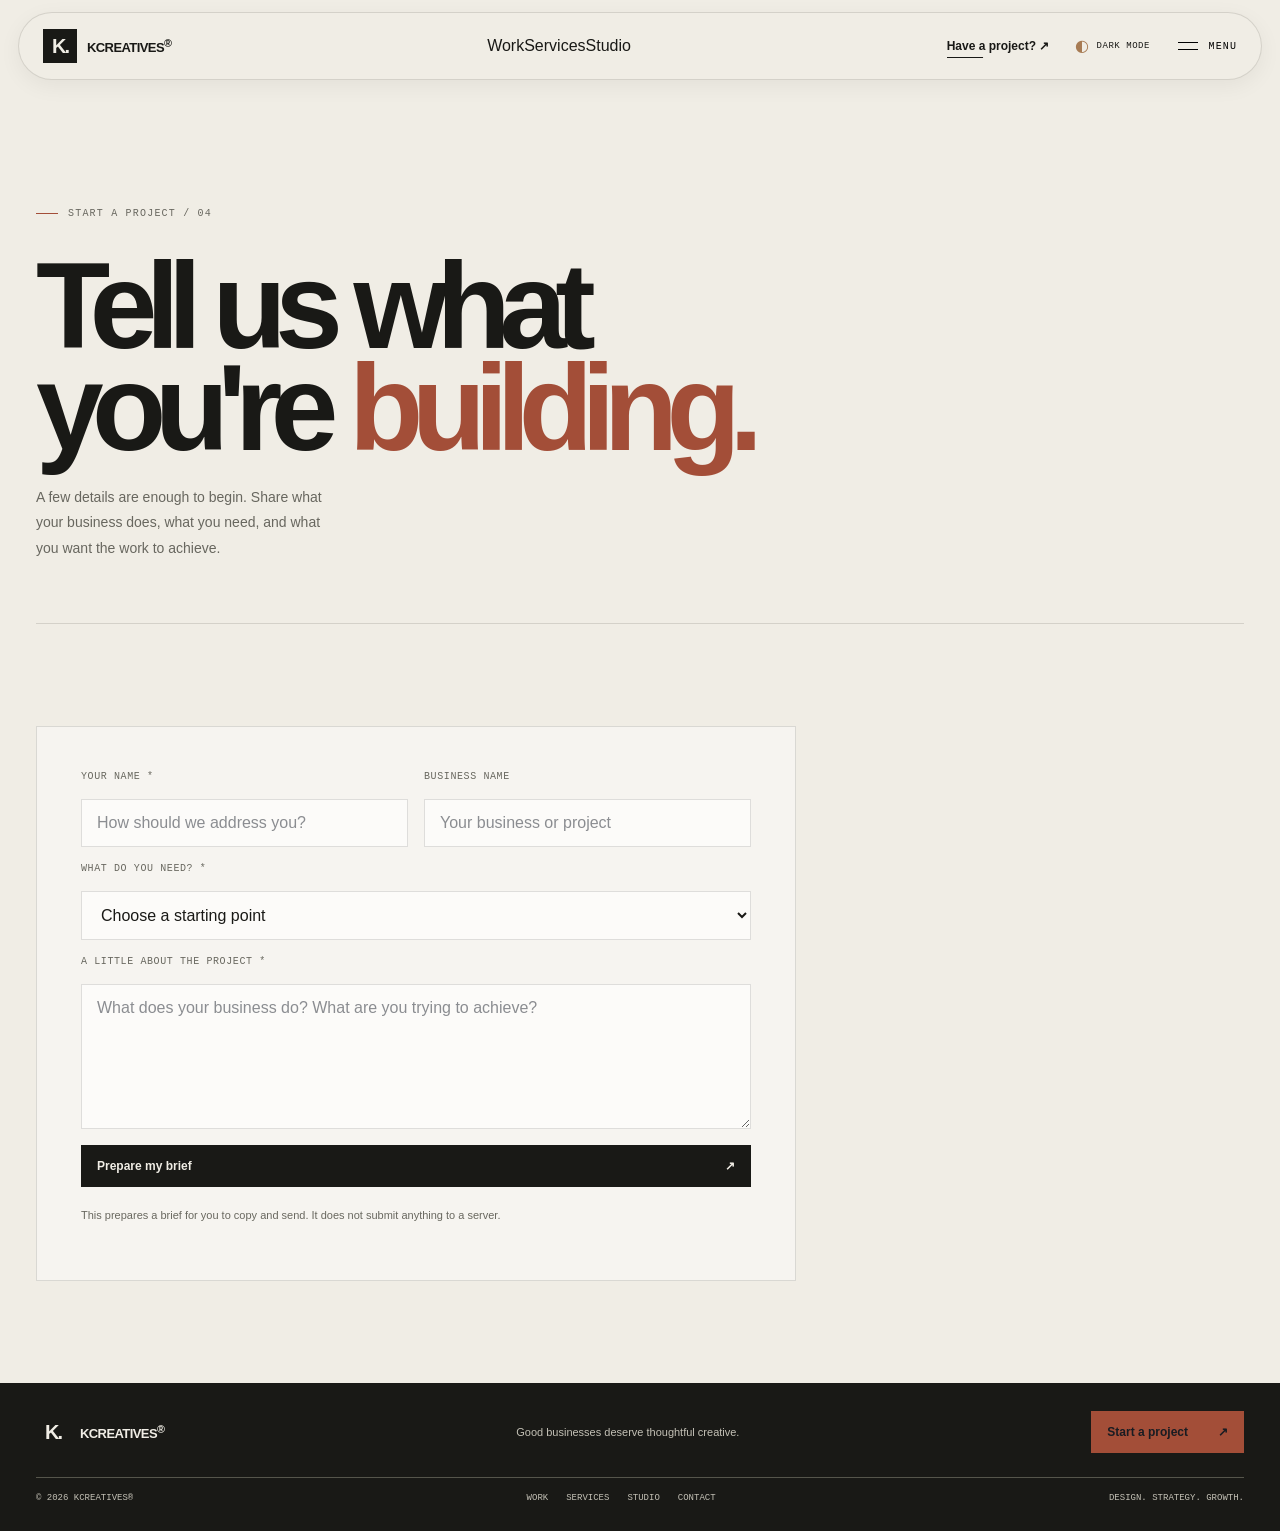
==== commit 551ccb12: "Add direct links to floating capsule navigation" ====
--- a/contact.html
+++ b/contact.html
@@ -1 +1 @@
-<!doctype html><html lang="en"><head><meta charset="utf-8"><meta name="viewport" content="width=device-width, initial-scale=1, viewport-fit=cover, interactive-widget=resize-content"><meta name="theme-color" content="#f0ede5"><meta name="description" content="Tell Kcreatives about your business, the creative work you need and what you want it to achieve."><meta property="og:title" content="Kcreatives — Seen. Remembered. Chosen."><meta property="og:description" content="Graphic design, branding and paid social creative for businesses with something worth noticing."><meta property="og:type" content="website"><title>Start a project — Kcreatives®</title><link rel="stylesheet" href="styles.css"><script defer src="script.js"></script></head><body><header class="site-header wrap"><a class="wordmark" href="index.html" aria-label="Kcreatives home"><span class="mark">K.</span><span>KCREATIVES<sup>®</sup></span></a><div class="header-right"><a class="header-cta" href="contact.html">Have a project? ↗</a><button class="theme-toggle" type="button" aria-label="Switch to dark mode" aria-pressed="false"><span class="theme-symbol" aria-hidden="true">◐</span><span class="theme-label">Dark mode</span></button><button class="menu-toggle" aria-expanded="false" aria-controls="siteMenu" aria-label="Open navigation"><span class="menu-icon" aria-hidden="true"><i></i><i></i></span><span>Menu</span></button></div></header><nav class="menu-panel" id="siteMenu" aria-label="Main navigation"><div class="nav-note">Kcreatives® / Navigate</div><a href="index.html">Home ↗</a><a href="work.html">Selected work ↗</a><a href="services.html">What we do ↗</a><a href="studio.html">The studio ↗</a><a href="contact.html">Start a project ↗</a><div class="menu-foot"><span>Independent creative studio · Kenya</span><span>Your Business. Seen. Remembered. Chosen.</span></div></nav><main><section class="page-hero wrap"><div class="kicker">Start a project / 04</div><h1>Tell us what<br>you're <em>building.</em></h1><p>A few details are enough to begin. Share what your business does, what you need, and what you want the work to achieve.</p></section><section class="section wrap"><form class="brief-form" id="briefForm"><div class="field"><label for="name">Your name *</label><input id="name" name="name" required autocomplete="name" placeholder="How should we address you?"></div><div class="field"><label for="business">Business name</label><input id="business" name="business" autocomplete="organization" placeholder="Your business or project"></div><div class="field full"><label for="service">What do you need? *</label><select id="service" name="service" required><option value="">Choose a starting point</option><option>Graphic design — posters, flyers, promotional visuals</option><option>Branding & identity — logo and visual direction</option><option>Meta ads — Facebook and Instagram</option><option>TikTok ads</option><option>Not sure yet — help me figure it out</option></select></div><div class="field full"><label for="details">A little about the project *</label><textarea id="details" name="details" required placeholder="What does your business do? What are you trying to achieve?"></textarea></div><div class="field full"><button class="button" type="submit">Prepare my brief <span>↗</span></button><p class="feedback" id="briefFeedback" aria-live="polite">This prepares a brief for you to copy and send. It does not submit anything to a server.</p><textarea id="briefOutput" hidden aria-label="Copyable project brief"></textarea></div></form></section></main><footer class="site-footer"><div class="wrap"><div class="footer-top"><a class="wordmark" href="index.html"><span class="mark">K.</span><span>KCREATIVES<sup>®</sup></span></a><div class="footer-tag">Good businesses deserve thoughtful creative.</div><a class="button button-lime" href="contact.html">Start a project <span>↗</span></a></div><div class="footer-bottom"><span>© <span data-year></span> Kcreatives®</span><div class="footer-links"><a href="work.html">Work</a><a href="services.html">Services</a><a href="studio.html">Studio</a><a href="contact.html">Contact</a></div><span>Design. Strategy. Growth.</span></div></div></footer></body></html>+<!doctype html><html lang="en"><head><meta charset="utf-8"><meta name="viewport" content="width=device-width, initial-scale=1, viewport-fit=cover, interactive-widget=resize-content"><meta name="theme-color" content="#f0ede5"><meta name="description" content="Tell Kcreatives about your business, the creative work you need and what you want it to achieve."><meta property="og:title" content="Kcreatives — Seen. Remembered. Chosen."><meta property="og:description" content="Graphic design, branding and paid social creative for businesses with something worth noticing."><meta property="og:type" content="website"><title>Start a project — Kcreatives®</title><link rel="stylesheet" href="styles.css"><script defer src="script.js"></script></head><body><header class="site-header wrap"><a class="wordmark" href="index.html" aria-label="Kcreatives home"><span class="mark">K.</span><span>KCREATIVES<sup>®</sup></span></a><nav class="capsule-links" aria-label="Quick navigation"><a href="work.html">Work</a><a href="services.html">Services</a><a href="studio.html">Studio</a></nav><div class="header-right"><a class="header-cta" href="contact.html">Have a project? ↗</a><button class="theme-toggle" type="button" aria-label="Switch to dark mode" aria-pressed="false"><span class="theme-symbol" aria-hidden="true">◐</span><span class="theme-label">Dark mode</span></button><button class="menu-toggle" aria-expanded="false" aria-controls="siteMenu" aria-label="Open navigation"><span class="menu-icon" aria-hidden="true"><i></i><i></i></span><span>Menu</span></button></div></header><nav class="menu-panel" id="siteMenu" aria-label="Main navigation"><div class="nav-note">Kcreatives® / Navigate</div><a href="index.html">Home ↗</a><a href="work.html">Selected work ↗</a><a href="services.html">What we do ↗</a><a href="studio.html">The studio ↗</a><a href="contact.html">Start a project ↗</a><div class="menu-foot"><span>Independent creative studio · Kenya</span><span>Your Business. Seen. Remembered. Chosen.</span></div></nav><main><section class="page-hero wrap"><div class="kicker">Start a project / 04</div><h1>Tell us what<br>you're <em>building.</em></h1><p>A few details are enough to begin. Share what your business does, what you need, and what you want the work to achieve.</p></section><section class="section wrap"><form class="brief-form" id="briefForm"><div class="field"><label for="name">Your name *</label><input id="name" name="name" required autocomplete="name" placeholder="How should we address you?"></div><div class="field"><label for="business">Business name</label><input id="business" name="business" autocomplete="organization" placeholder="Your business or project"></div><div class="field full"><label for="service">What do you need? *</label><select id="service" name="service" required><option value="">Choose a starting point</option><option>Graphic design — posters, flyers, promotional visuals</option><option>Branding & identity — logo and visual direction</option><option>Meta ads — Facebook and Instagram</option><option>TikTok ads</option><option>Not sure yet — help me figure it out</option></select></div><div class="field full"><label for="details">A little about the project *</label><textarea id="details" name="details" required placeholder="What does your business do? What are you trying to achieve?"></textarea></div><div class="field full"><button class="button" type="submit">Prepare my brief <span>↗</span></button><p class="feedback" id="briefFeedback" aria-live="polite">This prepares a brief for you to copy and send. It does not submit anything to a server.</p><textarea id="briefOutput" hidden aria-label="Copyable project brief"></textarea></div></form></section></main><footer class="site-footer"><div class="wrap"><div class="footer-top"><a class="wordmark" href="index.html"><span class="mark">K.</span><span>KCREATIVES<sup>®</sup></span></a><div class="footer-tag">Good businesses deserve thoughtful creative.</div><a class="button button-lime" href="contact.html">Start a project <span>↗</span></a></div><div class="footer-bottom"><span>© <span data-year></span> Kcreatives®</span><div class="footer-links"><a href="work.html">Work</a><a href="services.html">Services</a><a href="studio.html">Studio</a><a href="contact.html">Contact</a></div><span>Design. Strategy. Growth.</span></div></div></footer></body></html>
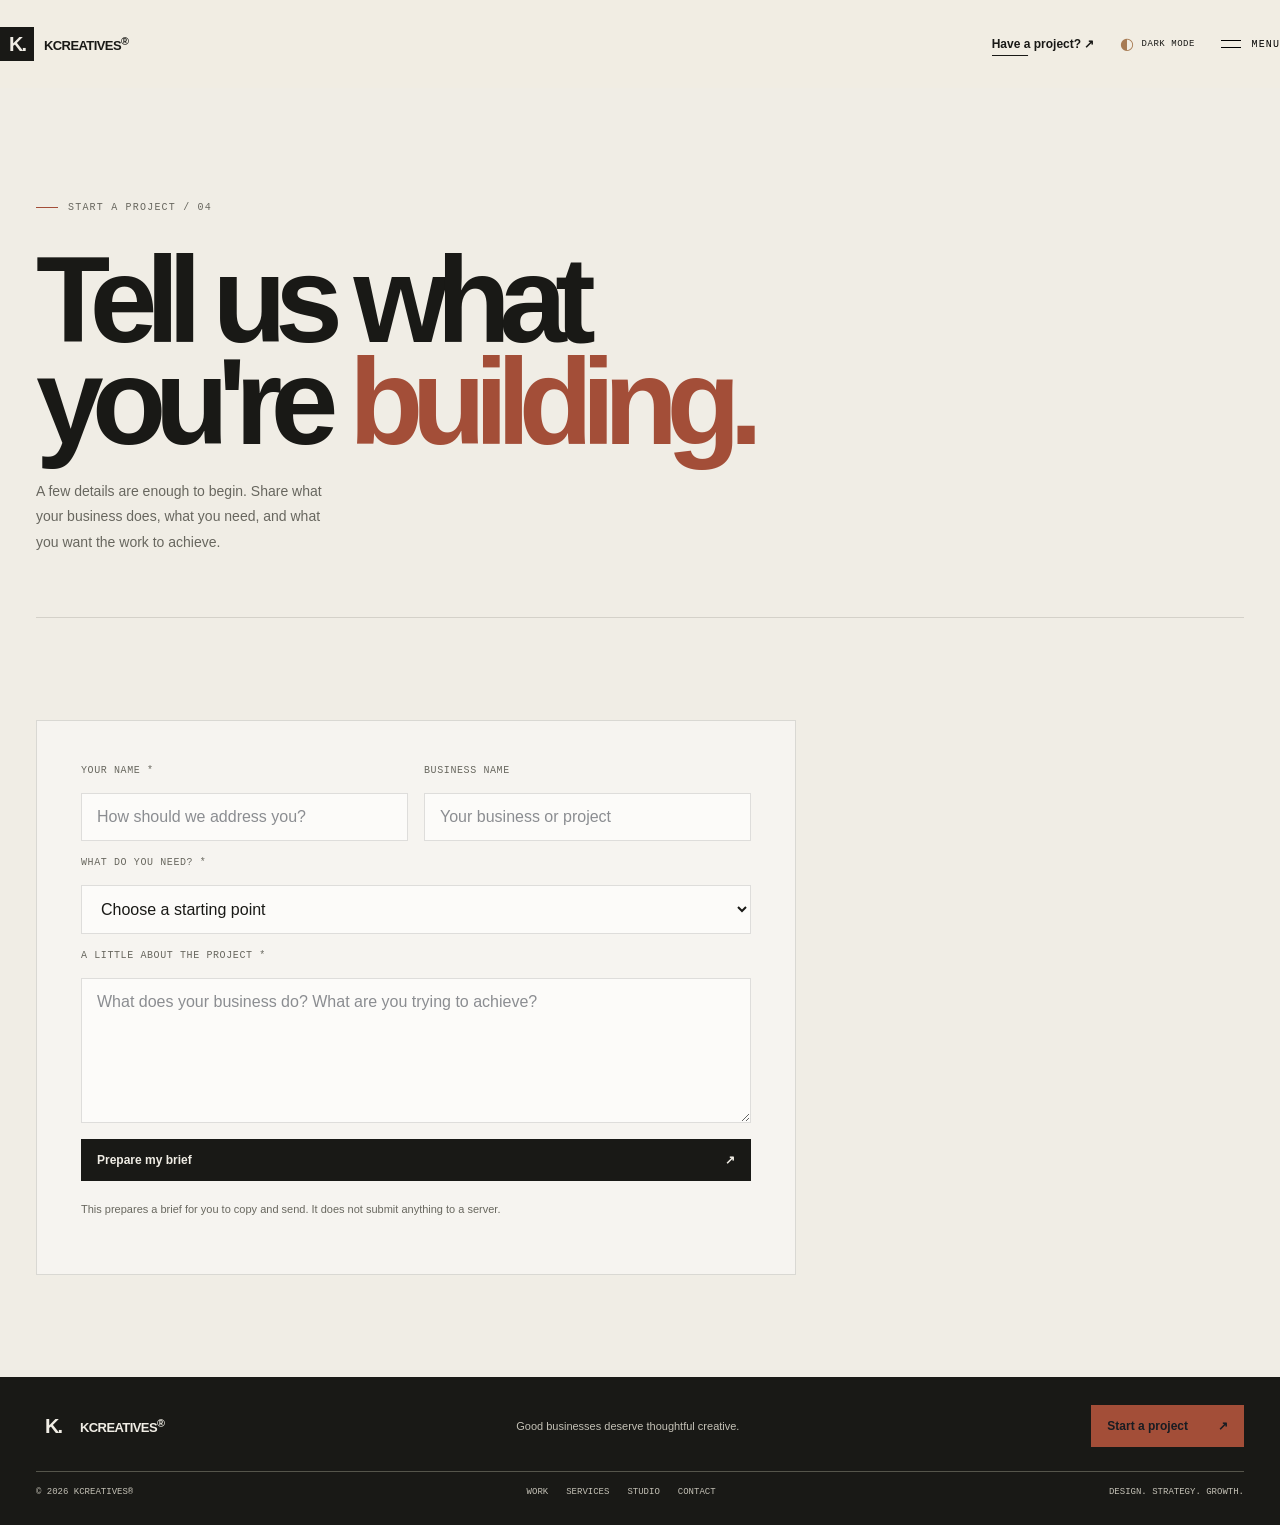
==== commit d759a687: "Remove unwanted capsule navigation from contact.html" ====
--- a/contact.html
+++ b/contact.html
@@ -1 +1 @@
-<!doctype html><html lang="en"><head><meta charset="utf-8"><meta name="viewport" content="width=device-width, initial-scale=1, viewport-fit=cover, interactive-widget=resize-content"><meta name="theme-color" content="#f0ede5"><meta name="description" content="Tell Kcreatives about your business, the creative work you need and what you want it to achieve."><meta property="og:title" content="Kcreatives — Seen. Remembered. Chosen."><meta property="og:description" content="Graphic design, branding and paid social creative for businesses with something worth noticing."><meta property="og:type" content="website"><title>Start a project — Kcreatives®</title><link rel="stylesheet" href="styles.css"><script defer src="script.js"></script></head><body><header class="site-header wrap"><a class="wordmark" href="index.html" aria-label="Kcreatives home"><span class="mark">K.</span><span>KCREATIVES<sup>®</sup></span></a><nav class="capsule-links" aria-label="Quick navigation"><a href="work.html">Work</a><a href="services.html">Services</a><a href="studio.html">Studio</a></nav><div class="header-right"><a class="header-cta" href="contact.html">Have a project? ↗</a><button class="theme-toggle" type="button" aria-label="Switch to dark mode" aria-pressed="false"><span class="theme-symbol" aria-hidden="true">◐</span><span class="theme-label">Dark mode</span></button><button class="menu-toggle" aria-expanded="false" aria-controls="siteMenu" aria-label="Open navigation"><span class="menu-icon" aria-hidden="true"><i></i><i></i></span><span>Menu</span></button></div></header><nav class="menu-panel" id="siteMenu" aria-label="Main navigation"><div class="nav-note">Kcreatives® / Navigate</div><a href="index.html">Home ↗</a><a href="work.html">Selected work ↗</a><a href="services.html">What we do ↗</a><a href="studio.html">The studio ↗</a><a href="contact.html">Start a project ↗</a><div class="menu-foot"><span>Independent creative studio · Kenya</span><span>Your Business. Seen. Remembered. Chosen.</span></div></nav><main><section class="page-hero wrap"><div class="kicker">Start a project / 04</div><h1>Tell us what<br>you're <em>building.</em></h1><p>A few details are enough to begin. Share what your business does, what you need, and what you want the work to achieve.</p></section><section class="section wrap"><form class="brief-form" id="briefForm"><div class="field"><label for="name">Your name *</label><input id="name" name="name" required autocomplete="name" placeholder="How should we address you?"></div><div class="field"><label for="business">Business name</label><input id="business" name="business" autocomplete="organization" placeholder="Your business or project"></div><div class="field full"><label for="service">What do you need? *</label><select id="service" name="service" required><option value="">Choose a starting point</option><option>Graphic design — posters, flyers, promotional visuals</option><option>Branding & identity — logo and visual direction</option><option>Meta ads — Facebook and Instagram</option><option>TikTok ads</option><option>Not sure yet — help me figure it out</option></select></div><div class="field full"><label for="details">A little about the project *</label><textarea id="details" name="details" required placeholder="What does your business do? What are you trying to achieve?"></textarea></div><div class="field full"><button class="button" type="submit">Prepare my brief <span>↗</span></button><p class="feedback" id="briefFeedback" aria-live="polite">This prepares a brief for you to copy and send. It does not submit anything to a server.</p><textarea id="briefOutput" hidden aria-label="Copyable project brief"></textarea></div></form></section></main><footer class="site-footer"><div class="wrap"><div class="footer-top"><a class="wordmark" href="index.html"><span class="mark">K.</span><span>KCREATIVES<sup>®</sup></span></a><div class="footer-tag">Good businesses deserve thoughtful creative.</div><a class="button button-lime" href="contact.html">Start a project <span>↗</span></a></div><div class="footer-bottom"><span>© <span data-year></span> Kcreatives®</span><div class="footer-links"><a href="work.html">Work</a><a href="services.html">Services</a><a href="studio.html">Studio</a><a href="contact.html">Contact</a></div><span>Design. Strategy. Growth.</span></div></div></footer></body></html>+<!doctype html><html lang="en"><head><meta charset="utf-8"><meta name="viewport" content="width=device-width, initial-scale=1, viewport-fit=cover, interactive-widget=resize-content"><meta name="theme-color" content="#f0ede5"><meta name="description" content="Tell Kcreatives about your business, the creative work you need and what you want it to achieve."><meta property="og:title" content="Kcreatives — Seen. Remembered. Chosen."><meta property="og:description" content="Graphic design, branding and paid social creative for businesses with something worth noticing."><meta property="og:type" content="website"><title>Start a project — Kcreatives®</title><link rel="stylesheet" href="styles.css"><script defer src="script.js"></script></head><body><header class="site-header wrap"><a class="wordmark" href="index.html" aria-label="Kcreatives home"><span class="mark">K.</span><span>KCREATIVES<sup>®</sup></span></a><div class="header-right"><a class="header-cta" href="contact.html">Have a project? ↗</a><button class="theme-toggle" type="button" aria-label="Switch to dark mode" aria-pressed="false"><span class="theme-symbol" aria-hidden="true">◐</span><span class="theme-label">Dark mode</span></button><button class="menu-toggle" aria-expanded="false" aria-controls="siteMenu" aria-label="Open navigation"><span class="menu-icon" aria-hidden="true"><i></i><i></i></span><span>Menu</span></button></div></header><nav class="menu-panel" id="siteMenu" aria-label="Main navigation"><div class="nav-note">Kcreatives® / Navigate</div><a href="index.html">Home ↗</a><a href="work.html">Selected work ↗</a><a href="services.html">What we do ↗</a><a href="studio.html">The studio ↗</a><a href="contact.html">Start a project ↗</a><div class="menu-foot"><span>Independent creative studio · Kenya</span><span>Your Business. Seen. Remembered. Chosen.</span></div></nav><main><section class="page-hero wrap"><div class="kicker">Start a project / 04</div><h1>Tell us what<br>you're <em>building.</em></h1><p>A few details are enough to begin. Share what your business does, what you need, and what you want the work to achieve.</p></section><section class="section wrap"><form class="brief-form" id="briefForm"><div class="field"><label for="name">Your name *</label><input id="name" name="name" required autocomplete="name" placeholder="How should we address you?"></div><div class="field"><label for="business">Business name</label><input id="business" name="business" autocomplete="organization" placeholder="Your business or project"></div><div class="field full"><label for="service">What do you need? *</label><select id="service" name="service" required><option value="">Choose a starting point</option><option>Graphic design — posters, flyers, promotional visuals</option><option>Branding & identity — logo and visual direction</option><option>Meta ads — Facebook and Instagram</option><option>TikTok ads</option><option>Not sure yet — help me figure it out</option></select></div><div class="field full"><label for="details">A little about the project *</label><textarea id="details" name="details" required placeholder="What does your business do? What are you trying to achieve?"></textarea></div><div class="field full"><button class="button" type="submit">Prepare my brief <span>↗</span></button><p class="feedback" id="briefFeedback" aria-live="polite">This prepares a brief for you to copy and send. It does not submit anything to a server.</p><textarea id="briefOutput" hidden aria-label="Copyable project brief"></textarea></div></form></section></main><footer class="site-footer"><div class="wrap"><div class="footer-top"><a class="wordmark" href="index.html"><span class="mark">K.</span><span>KCREATIVES<sup>®</sup></span></a><div class="footer-tag">Good businesses deserve thoughtful creative.</div><a class="button button-lime" href="contact.html">Start a project <span>↗</span></a></div><div class="footer-bottom"><span>© <span data-year></span> Kcreatives®</span><div class="footer-links"><a href="work.html">Work</a><a href="services.html">Services</a><a href="studio.html">Studio</a><a href="contact.html">Contact</a></div><span>Design. Strategy. Growth.</span></div></div></footer></body></html>
--- a/styles.css
+++ b/styles.css
@@ -1043,71 +1043,49 @@
 html[data-theme="dark"] .studio-copy h2 em,
 html[data-theme="dark"] .page-hero h1 em{color:#b77a5d}
 
-/* The nav floats as a solid, quiet capsule and tightens after the first scroll. */
+
+
+/* Full-screen cinematic overlay navigation — no floating capsule. */
 .site-header{
-  position:fixed;
-  z-index:50;
-  top:12px;
-  left:50%;
-  transform:translateX(-50%);
-  width:min(1320px,calc(100% - 36px));
-  height:68px;
-  padding:0 24px;
-  margin:0;
-  border:1px solid var(--line);
-  border-radius:999px;
-  background:var(--paper);
-  box-shadow:0 6px 22px rgba(25,25,22,.055);
-  transition:height 500ms var(--ease-editorial),width 500ms var(--ease-editorial),top 500ms var(--ease-editorial),background 350ms ease,box-shadow 350ms ease;
-}
-.site-header.is-scrolled{
-  top:8px;
-  height:58px;
-  width:min(1140px,calc(100% - 48px));
-  box-shadow:0 8px 28px rgba(25,25,22,.1);
-}
+  position:relative;
+  top:auto;
+  left:auto;
+  transform:none;
+  width:auto;
+  height:auto;
+  margin-inline:auto;
+  padding:24px 0;
+  border:0;
+  border-radius:0;
+  background:transparent;
+  box-shadow:none;
+  transition:none;
+}
+.site-header.is-scrolled{top:auto;width:auto;height:auto;box-shadow:none}
 .header-right{gap:clamp(12px,2vw,26px)}
 .theme-toggle{
-  display:inline-flex;
-  align-items:center;
-  justify-content:center;
-  gap:7px;
-  padding:8px 0;
-  border:0;
-  color:var(--ink);
-  background:transparent;
-  cursor:pointer;
-  font:500 9px/1 var(--mono);
-  letter-spacing:.06em;
-  text-transform:uppercase;
-  white-space:nowrap;
-}
-.theme-symbol{font:16px/1 Arial,sans-serif;color:var(--metal)}
+  display:inline-flex;align-items:center;justify-content:center;gap:7px;
+  padding:8px 0;border:0;color:var(--ink);background:transparent;cursor:pointer;
+  font:500 9px/1 var(--mono);letter-spacing:.06em;text-transform:uppercase;white-space:nowrap;
+}
+.theme-symbol{font:16px/1 Arial,sans-serif;color:var(--metal);transition:transform 350ms var(--ease-editorial)}
 .theme-toggle:hover .theme-symbol{transform:rotate(-18deg)}
-.theme-symbol{transition:transform 350ms var(--ease-editorial)}
-.menu-toggle{border:0;padding:10px 0 10px 2px;min-height:40px}
-body{padding-top:94px}
-.home-hero{min-height:calc(100svh - 94px)}
-.menu-panel{z-index:49;padding-top:calc(104px + env(safe-area-inset-top))}
+.menu-toggle{border:0;padding:10px 0;min-height:40px}
+body{padding-top:0}
+.home-hero{min-height:calc(100svh - 100px)}
+.menu-panel{z-index:80;padding-top:calc(32px + env(safe-area-inset-top))}
+.capsule-links{display:none!important}
 @media(max-width:760px){
-  .site-header{top:9px;width:calc(100% - 20px);height:62px;padding-inline:15px}
-  .site-header.is-scrolled{top:6px;width:calc(100% - 28px);height:56px}
-  .wordmark{gap:7px;font-size:11px}
-  .wordmark .mark{width:29px;height:29px;font-size:17px}
+  .site-header{top:auto;width:auto;height:auto;padding:18px 0;margin-inline:auto}
+  .site-header.is-scrolled{top:auto;width:auto;height:auto}
   .header-right{gap:12px}
   .header-cta{display:none}
   .theme-toggle{gap:4px;font-size:8px;letter-spacing:.025em}
   .theme-symbol{font-size:15px}
   .menu-toggle{gap:7px;font-size:9px}
-  body{padding-top:82px}
-  .home-hero{min-height:calc(100svh - 82px)}
+  body{padding-top:0}
+  .home-hero{min-height:calc(100svh - 80px)}
 }
 @media(max-width:390px){
-  .site-header{padding-inline:12px}
-  .wordmark>span:last-child{font-size:10px}
-  .theme-label{display:none}
-  .header-right{gap:11px}
-}
-@media(prefers-reduced-motion:reduce){
-  .site-header,.theme-symbol{transition:none}
-}
+  .theme-label{display:inline}
+}
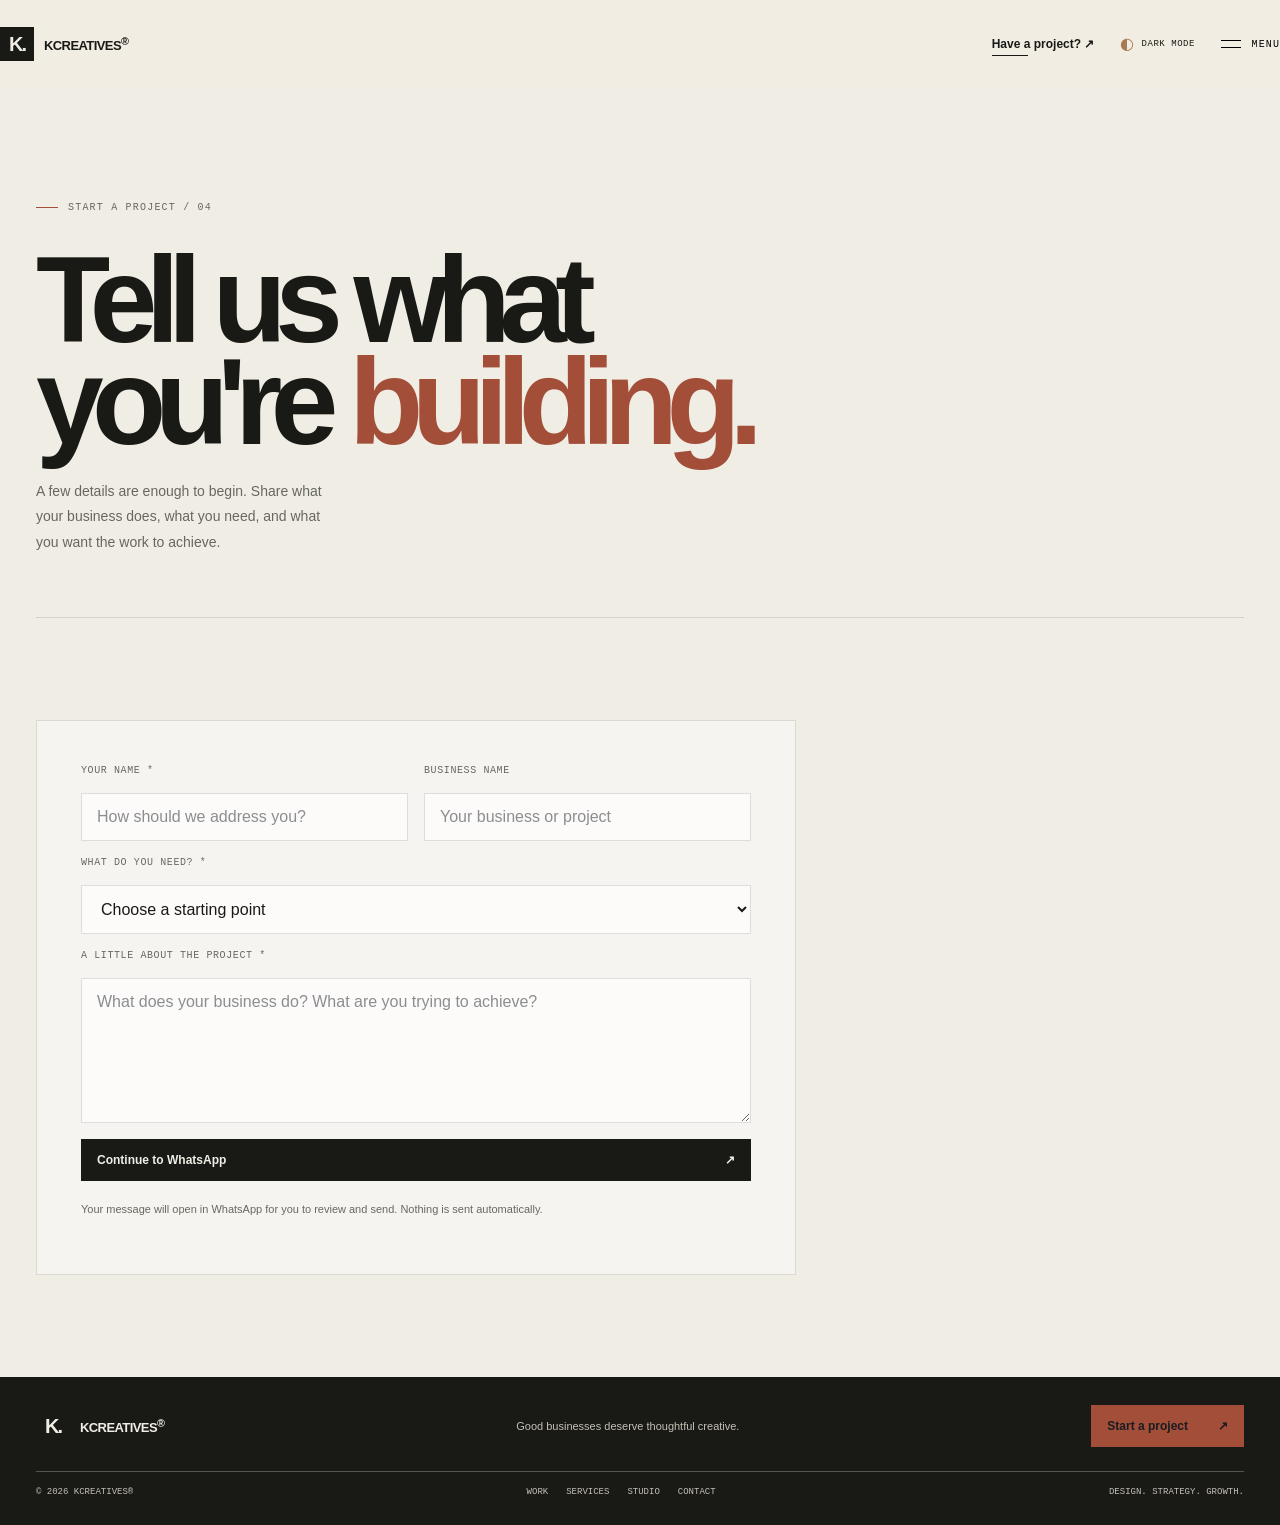
==== commit 8ffa7b36: "Prepare project enquiries for WhatsApp handoff" ====
--- a/contact.html
+++ b/contact.html
@@ -1 +1 @@
-<!doctype html><html lang="en"><head><meta charset="utf-8"><meta name="viewport" content="width=device-width, initial-scale=1, viewport-fit=cover, interactive-widget=resize-content"><meta name="theme-color" content="#f0ede5"><meta name="description" content="Tell Kcreatives about your business, the creative work you need and what you want it to achieve."><meta property="og:title" content="Kcreatives — Seen. Remembered. Chosen."><meta property="og:description" content="Graphic design, branding and paid social creative for businesses with something worth noticing."><meta property="og:type" content="website"><title>Start a project — Kcreatives®</title><link rel="stylesheet" href="styles.css"><script defer src="script.js"></script></head><body><header class="site-header wrap"><a class="wordmark" href="index.html" aria-label="Kcreatives home"><span class="mark">K.</span><span>KCREATIVES<sup>®</sup></span></a><div class="header-right"><a class="header-cta" href="contact.html">Have a project? ↗</a><button class="theme-toggle" type="button" aria-label="Switch to dark mode" aria-pressed="false"><span class="theme-symbol" aria-hidden="true">◐</span><span class="theme-label">Dark mode</span></button><button class="menu-toggle" aria-expanded="false" aria-controls="siteMenu" aria-label="Open navigation"><span class="menu-icon" aria-hidden="true"><i></i><i></i></span><span>Menu</span></button></div></header><nav class="menu-panel" id="siteMenu" aria-label="Main navigation"><div class="nav-note">Kcreatives® / Navigate</div><a href="index.html">Home ↗</a><a href="work.html">Selected work ↗</a><a href="services.html">What we do ↗</a><a href="studio.html">The studio ↗</a><a href="contact.html">Start a project ↗</a><div class="menu-foot"><span>Independent creative studio · Kenya</span><span>Your Business. Seen. Remembered. Chosen.</span></div></nav><main><section class="page-hero wrap"><div class="kicker">Start a project / 04</div><h1>Tell us what<br>you're <em>building.</em></h1><p>A few details are enough to begin. Share what your business does, what you need, and what you want the work to achieve.</p></section><section class="section wrap"><form class="brief-form" id="briefForm"><div class="field"><label for="name">Your name *</label><input id="name" name="name" required autocomplete="name" placeholder="How should we address you?"></div><div class="field"><label for="business">Business name</label><input id="business" name="business" autocomplete="organization" placeholder="Your business or project"></div><div class="field full"><label for="service">What do you need? *</label><select id="service" name="service" required><option value="">Choose a starting point</option><option>Graphic design — posters, flyers, promotional visuals</option><option>Branding & identity — logo and visual direction</option><option>Meta ads — Facebook and Instagram</option><option>TikTok ads</option><option>Not sure yet — help me figure it out</option></select></div><div class="field full"><label for="details">A little about the project *</label><textarea id="details" name="details" required placeholder="What does your business do? What are you trying to achieve?"></textarea></div><div class="field full"><button class="button" type="submit">Prepare my brief <span>↗</span></button><p class="feedback" id="briefFeedback" aria-live="polite">This prepares a brief for you to copy and send. It does not submit anything to a server.</p><textarea id="briefOutput" hidden aria-label="Copyable project brief"></textarea></div></form></section></main><footer class="site-footer"><div class="wrap"><div class="footer-top"><a class="wordmark" href="index.html"><span class="mark">K.</span><span>KCREATIVES<sup>®</sup></span></a><div class="footer-tag">Good businesses deserve thoughtful creative.</div><a class="button button-lime" href="contact.html">Start a project <span>↗</span></a></div><div class="footer-bottom"><span>© <span data-year></span> Kcreatives®</span><div class="footer-links"><a href="work.html">Work</a><a href="services.html">Services</a><a href="studio.html">Studio</a><a href="contact.html">Contact</a></div><span>Design. Strategy. Growth.</span></div></div></footer></body></html>+<!doctype html><html lang="en"><head><meta charset="utf-8"><meta name="viewport" content="width=device-width, initial-scale=1, viewport-fit=cover, interactive-widget=resize-content"><meta name="theme-color" content="#f0ede5"><meta name="description" content="Tell Kcreatives about your business, the creative work you need and what you want it to achieve."><meta property="og:title" content="Kcreatives — Seen. Remembered. Chosen."><meta property="og:description" content="Graphic design, branding and paid social creative for businesses with something worth noticing."><meta property="og:type" content="website"><title>Start a project — Kcreatives®</title><link rel="stylesheet" href="styles.css"><script defer src="script.js"></script></head><body><header class="site-header wrap"><a class="wordmark" href="index.html" aria-label="Kcreatives home"><span class="mark">K.</span><span>KCREATIVES<sup>®</sup></span></a><div class="header-right"><a class="header-cta" href="contact.html">Have a project? ↗</a><button class="theme-toggle" type="button" aria-label="Switch to dark mode" aria-pressed="false"><span class="theme-symbol" aria-hidden="true">◐</span><span class="theme-label">Dark mode</span></button><button class="menu-toggle" aria-expanded="false" aria-controls="siteMenu" aria-label="Open navigation"><span class="menu-icon" aria-hidden="true"><i></i><i></i></span><span>Menu</span></button></div></header><nav class="menu-panel" id="siteMenu" aria-label="Main navigation"><div class="nav-note">Kcreatives® / Navigate</div><a href="index.html">Home ↗</a><a href="work.html">Selected work ↗</a><a href="services.html">What we do ↗</a><a href="studio.html">The studio ↗</a><a href="contact.html">Start a project ↗</a><div class="menu-foot"><span>Independent creative studio · Kenya</span><span>Your Business. Seen. Remembered. Chosen.</span></div></nav><main><section class="page-hero wrap"><div class="kicker">Start a project / 04</div><h1>Tell us what<br>you're <em>building.</em></h1><p>A few details are enough to begin. Share what your business does, what you need, and what you want the work to achieve.</p></section><section class="section wrap"><form class="brief-form" id="briefForm"><div class="field"><label for="name">Your name *</label><input id="name" name="name" required autocomplete="name" placeholder="How should we address you?"></div><div class="field"><label for="business">Business name</label><input id="business" name="business" autocomplete="organization" placeholder="Your business or project"></div><div class="field full"><label for="service">What do you need? *</label><select id="service" name="service" required><option value="">Choose a starting point</option><option>Graphic design — posters, flyers, promotional visuals</option><option>Branding & identity — logo and visual direction</option><option>Meta ads — Facebook and Instagram</option><option>TikTok ads</option><option>Not sure yet — help me figure it out</option></select></div><div class="field full"><label for="details">A little about the project *</label><textarea id="details" name="details" required placeholder="What does your business do? What are you trying to achieve?"></textarea></div><div class="field full"><button class="button" type="submit">Continue to WhatsApp <span>↗</span></button><p class="feedback" id="briefFeedback" aria-live="polite">Your message will open in WhatsApp for you to review and send. Nothing is sent automatically.</p><textarea id="briefOutput" hidden aria-label="Copyable project brief"></textarea></div></form></section></main><footer class="site-footer"><div class="wrap"><div class="footer-top"><a class="wordmark" href="index.html"><span class="mark">K.</span><span>KCREATIVES<sup>®</sup></span></a><div class="footer-tag">Good businesses deserve thoughtful creative.</div><a class="button button-lime" href="contact.html">Start a project <span>↗</span></a></div><div class="footer-bottom"><span>© <span data-year></span> Kcreatives®</span><div class="footer-links"><a href="work.html">Work</a><a href="services.html">Services</a><a href="studio.html">Studio</a><a href="contact.html">Contact</a></div><span>Design. Strategy. Growth.</span></div></div></footer></body></html>
--- a/styles.css
+++ b/styles.css
@@ -1089,3 +1089,10 @@
 @media(max-width:390px){
   .theme-label{display:inline}
 }
+
+
+/* Restore native cursor behavior; no custom cursor or magnetic controls. */
+*,*::before,*::after{cursor:auto!important}
+a,button,[role="button"],input,textarea,select{cursor:pointer}
+input,textarea,select{cursor:text}
+.cursor-orb{display:none!important}
